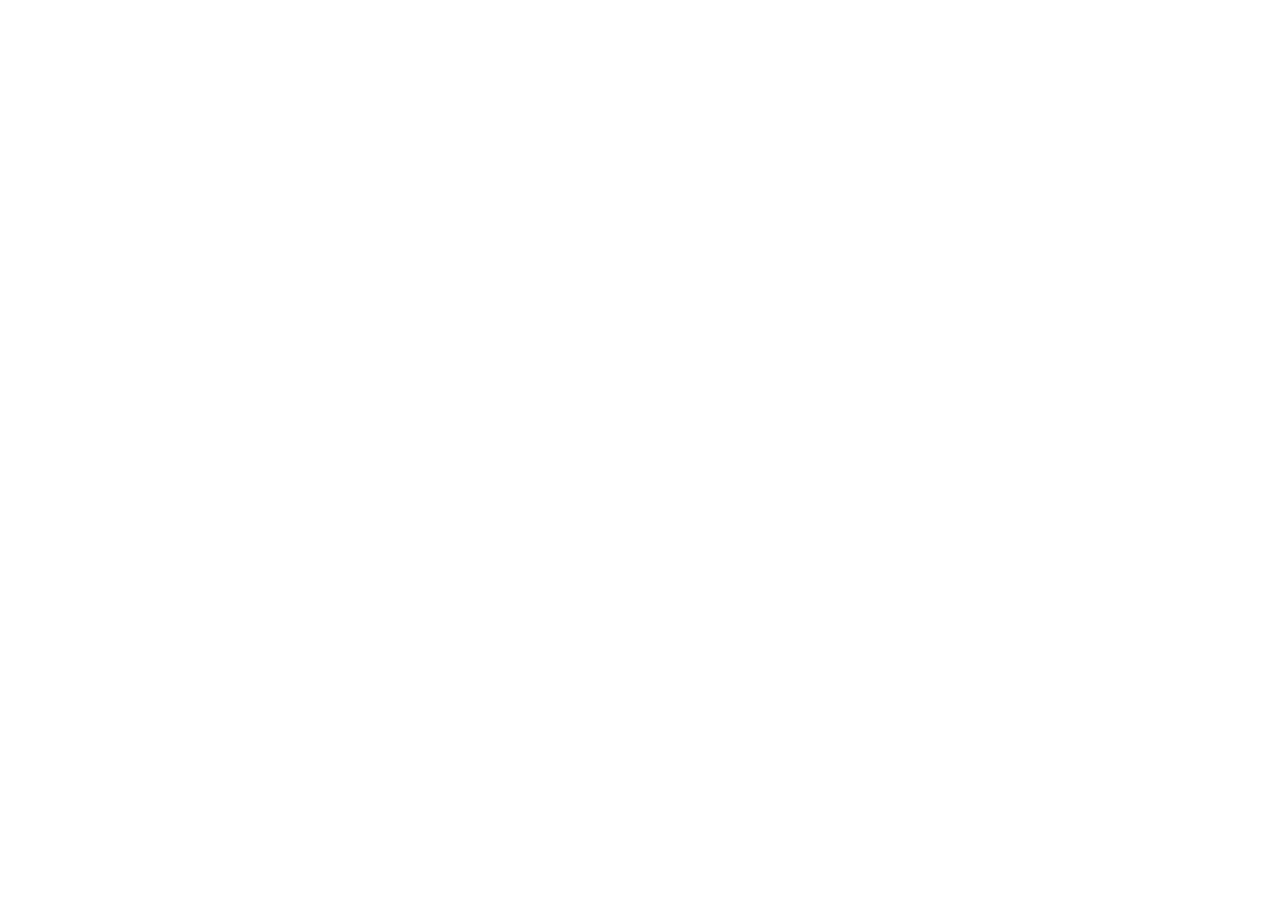
==== index.html @ aa675b0e "Initial commit" ====
<!DOCTYPE html>
<html lang="en">
<head>
    <meta charset="UTF-8">
    <meta name="viewport" content="width=device-width, initial-scale=1.0">
    <title>Акабо - Сервис и ремонт вашего септика</title>
</head>
<body>
    
</body>
</html>
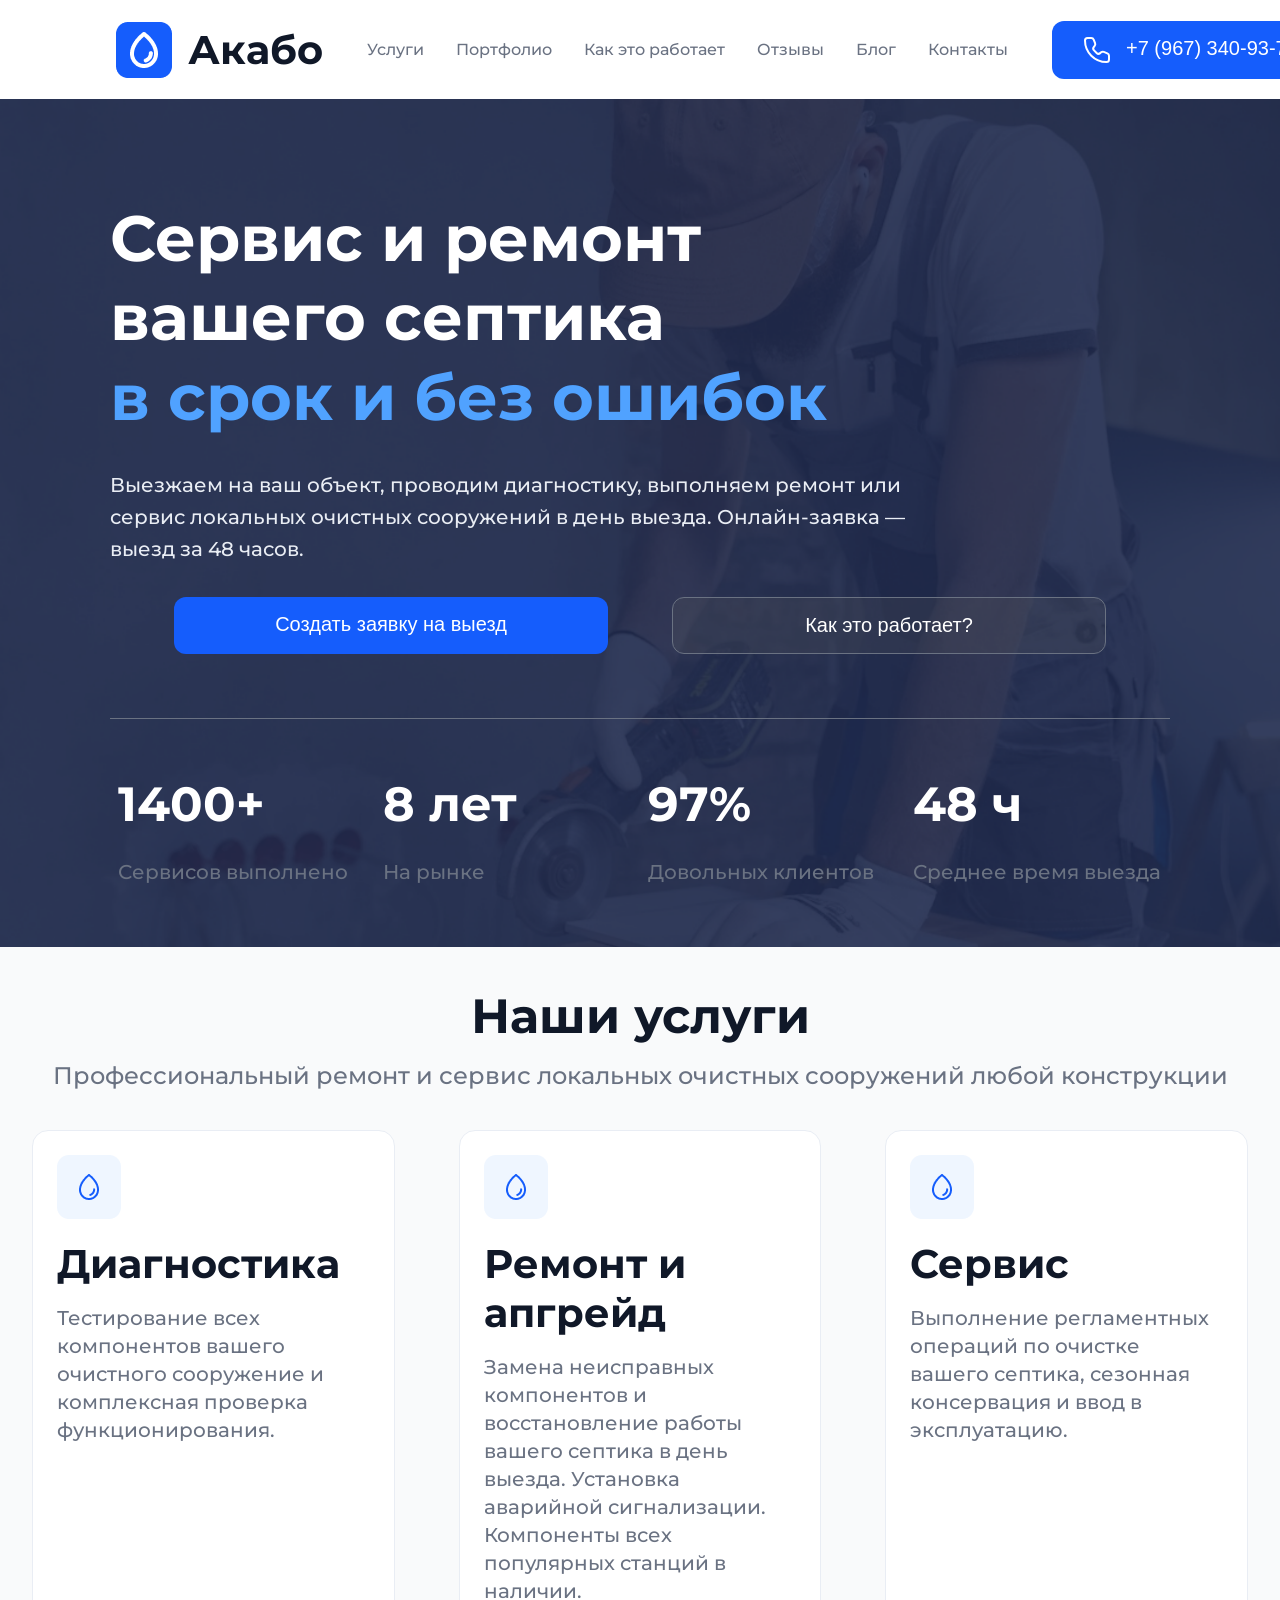
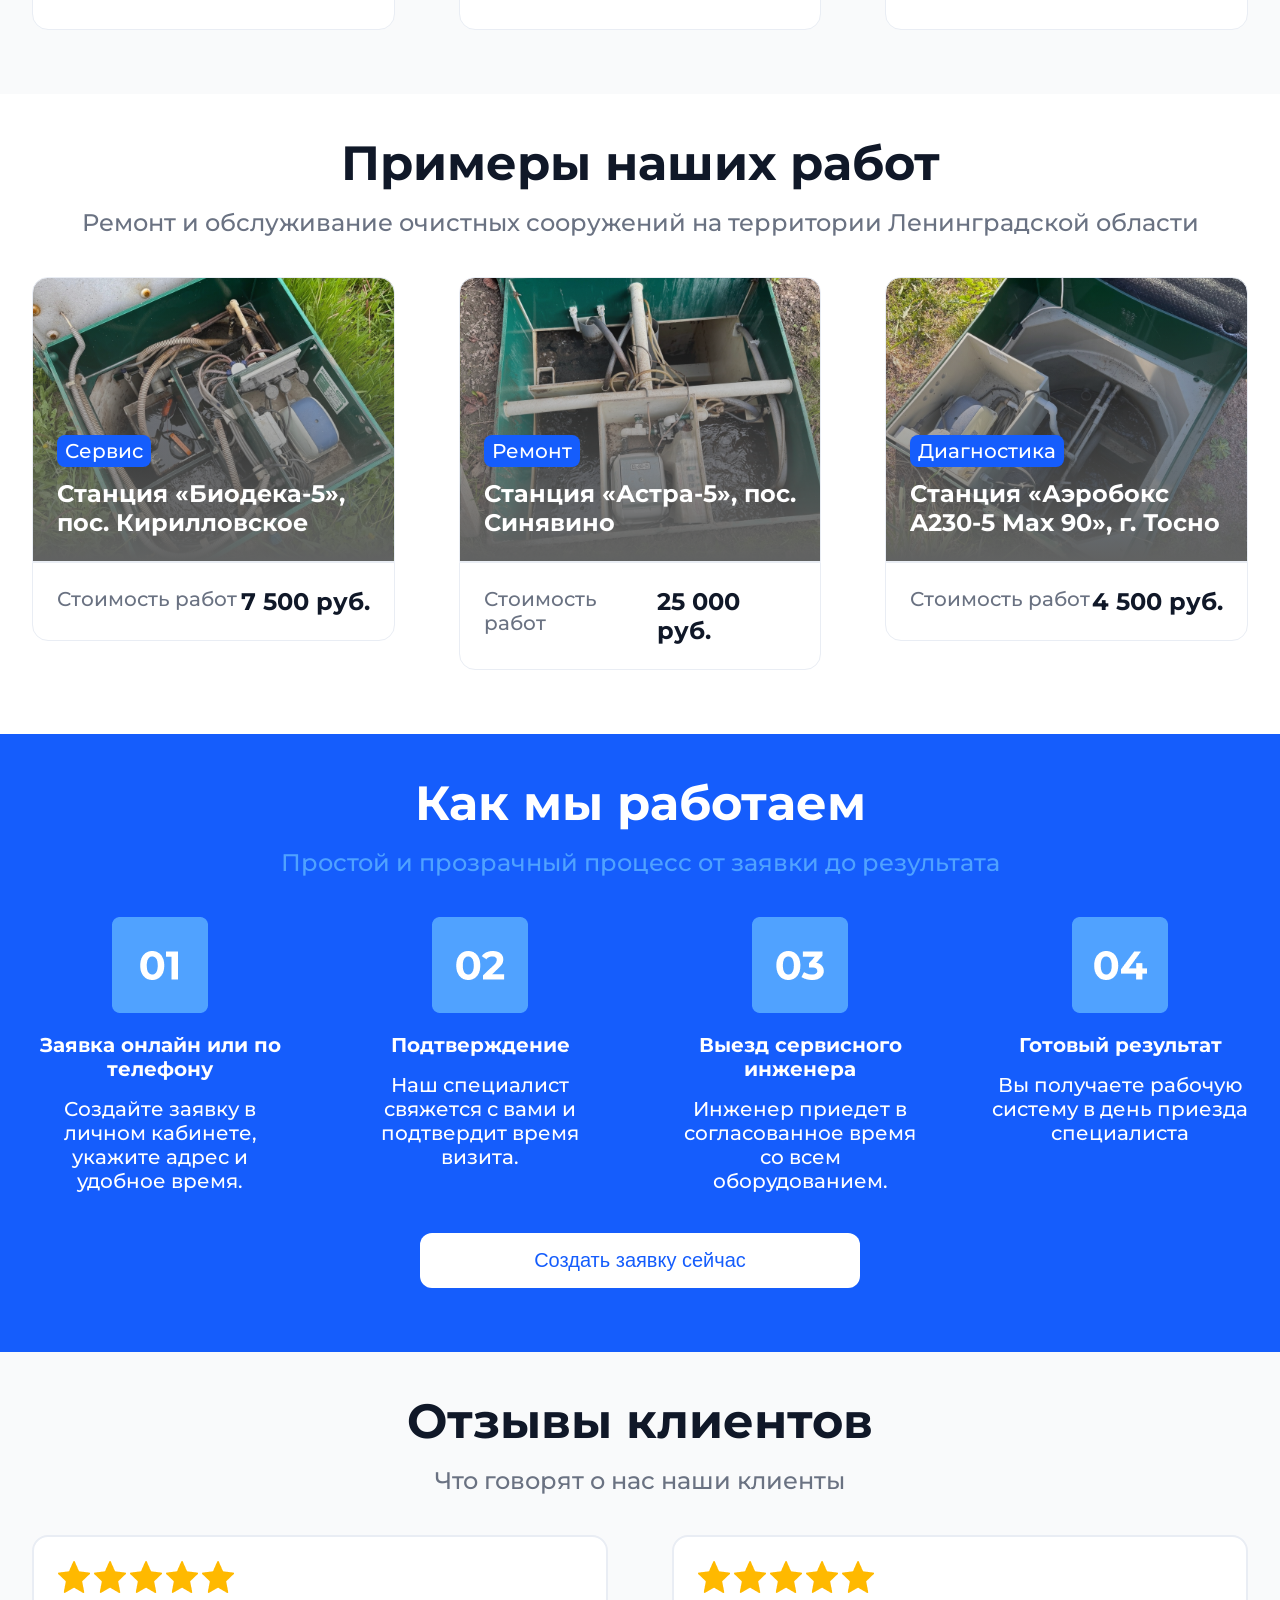
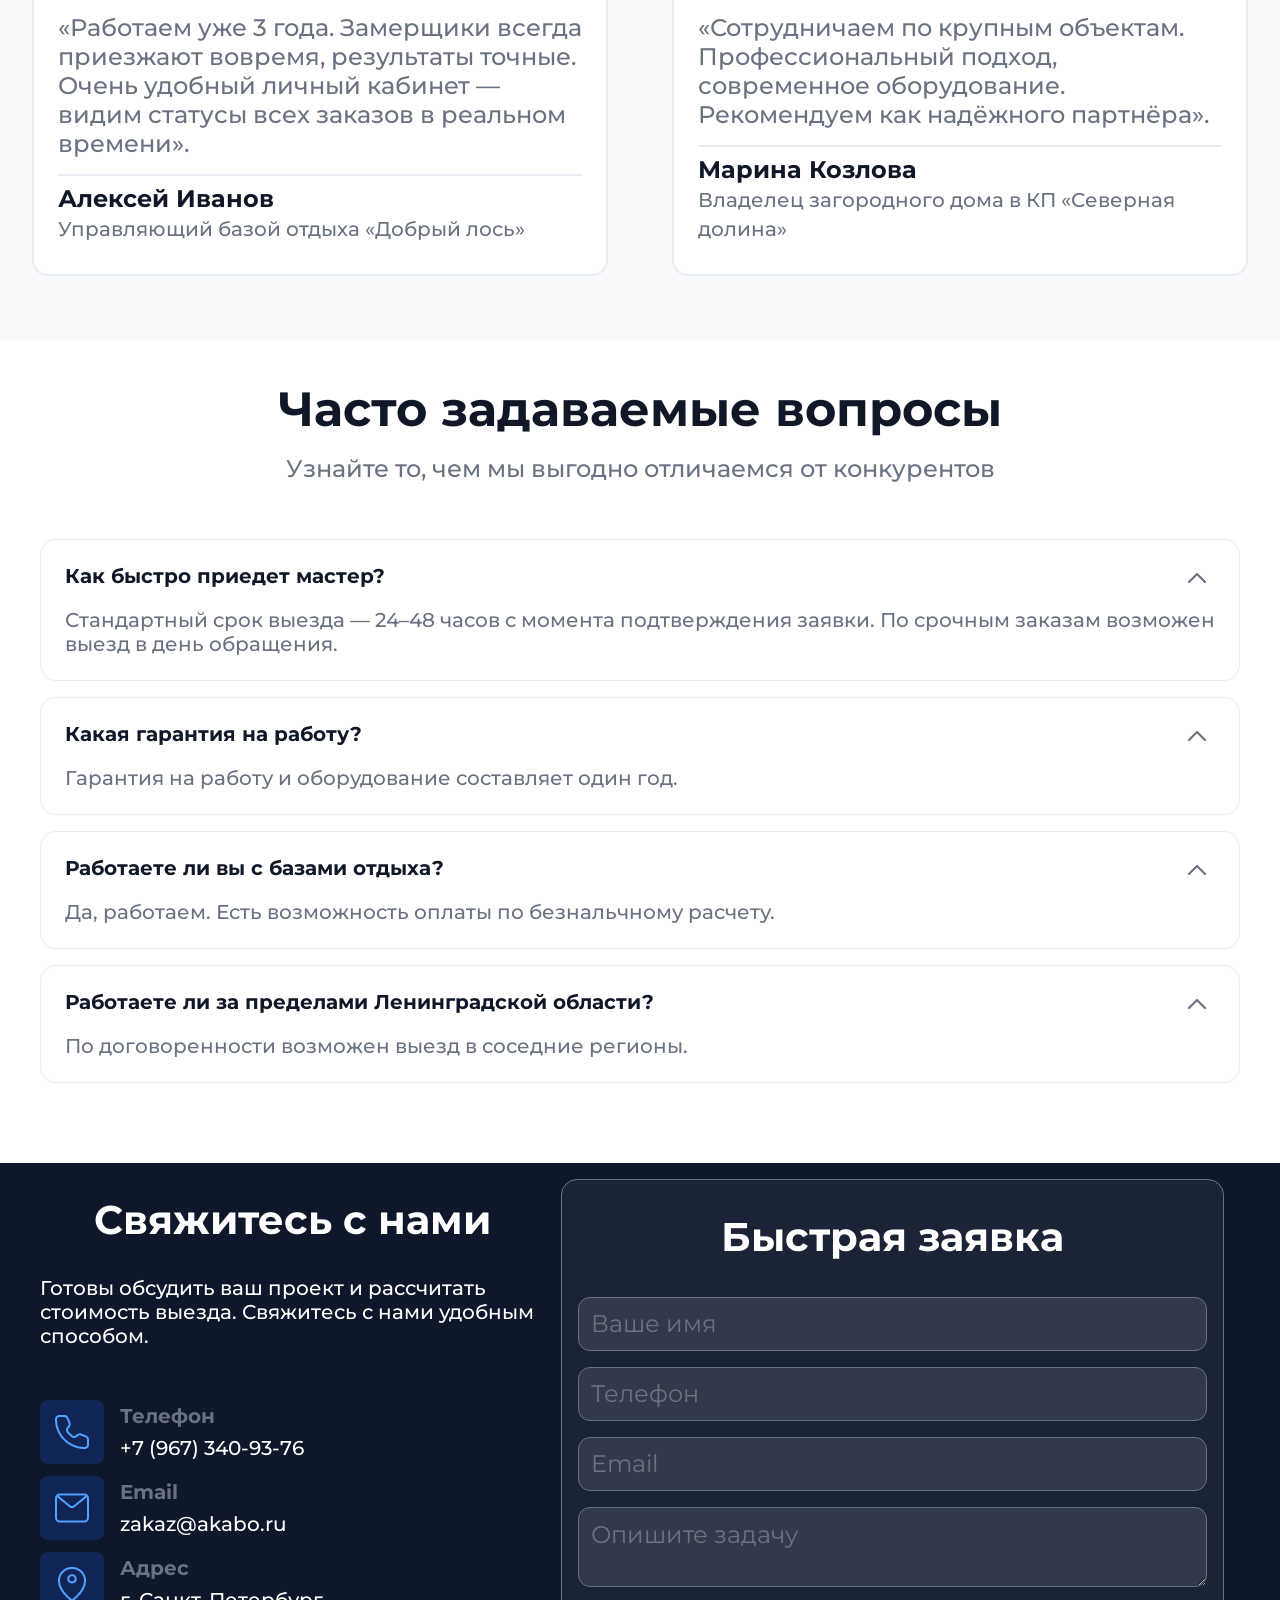
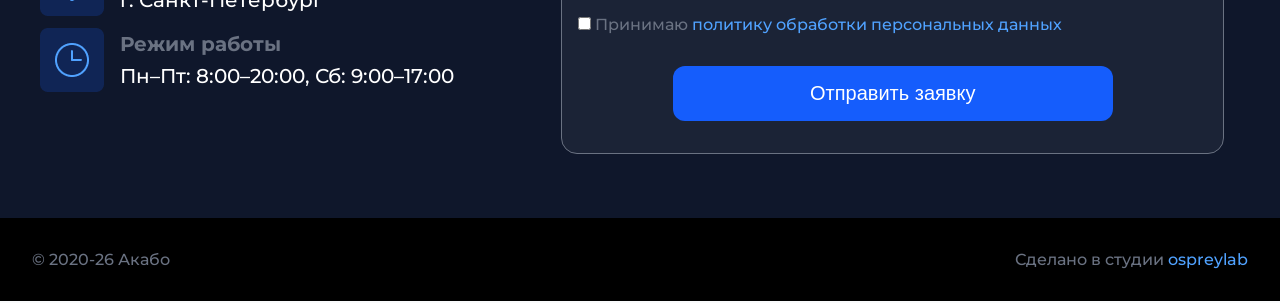
==== commit 86eab5e3: "Desktop version is almost ready" ====
--- a/index.html
+++ b/index.html
@@ -4,8 +4,271 @@
     <meta charset="UTF-8">
     <meta name="viewport" content="width=device-width, initial-scale=1.0">
     <title>Акабо - Сервис и ремонт вашего септика</title>
+    <link href="https://fonts.googleapis.com/css?family=Montserrat:100,100i,200,200i,300,300i,400,400i,500,500i,600,600i,700,700i,800,800i,900,900i&display=swap&subset=cyrillic,cyrillic-ext,latin-ext" rel="stylesheet">
+    <link rel="stylesheet" href="style.css" type="text/css" media="screen, projection">
 </head>
 <body>
-    
+    <header class="header">
+        <div class="container">
+            <nav class="nav">
+                <a href="/" class="logo">
+                    <img src="/img/logo.png"
+                         alt="Сервис и ремонт ЛОС"
+                         class="logo-img">
+                    <p class="logo-text">
+                        Акабо
+                    </p>
+                </a>
+                
+                <ul class="menu">
+                    <li><a href="#services">Услуги</a></li>
+                    <li><a href="#portfolio">Портфолио</a></li>
+                    <li><a href="#how-it-works">Как это работает</a></li>
+                    <li><a href="#feedback">Отзывы</a></li>
+                    <li><a href="#">Блог</a></li>
+                    <li><a href="#contacts">Контакты</a></li>
+                </ul>
+                
+                <button id="call-us" class="btn primary-btn"><img src="/img/phone.svg"><span>+7 (967) 340-93-76</span></button>
+
+                <div class="burger">
+                    <span></span>
+                    <span></span>
+                    <span></span>
+                </div>
+            </nav>
+        </div>
+    </header>
+    <section class="first-screen">
+        <div class="container">
+            <h1>
+                Сервис и ремонт вашего септика<br><span>в срок и без ошибок</span>
+            </h1>
+            <p class="text">
+                Выезжаем на ваш объект, проводим диагностику, выполняем ремонт или сервис локальных очистных сооружений в день выезда. Онлайн-заявка — выезд за 48 часов.
+            </p>
+            <div class="buttons">
+                <button class="btn primary-btn" onClick="window.location.href='#'"><span>Создать заявку на выезд</span></button>
+                <button class="btn tertiary-btn"><span>Как это работает?</span></button>
+            </div>
+            <div class="rates">
+                <p class="rate">1400+<br><span>Сервисов выполнено</span></p>
+                <p class="rate">8 лет<br><span>На рынке</span></p>
+                <p class="rate">97%<br><span>Довольных клиентов</span></p>
+                <p class="rate">48 ч<br><span>Среднее время выезда</span></p>
+            </div>
+        </div>
+    </section>
+    <section class="services">
+        <h2 id="services">
+            Наши услуги
+        </h2>
+        <h3>
+            Профессиональный ремонт и сервис локальных очистных сооружений любой конструкции
+        </h3>
+        <div class="tiles">
+            <div class="tile">
+                <img src="/img/drop.png">
+                <p class="title">Диагностика</p>
+                <p class="description">Тестирование всех компонентов вашего очистного сооружение и комплексная проверка функционирования.</p>
+            </div>
+            <div class="tile">
+                <img src="/img/drop.png">
+                <p class="title">Ремонт и апгрейд</p>
+                <p class="description">Замена неисправных компонентов и восстановление работы вашего септика в день выезда. Установка аварийной сигнализации. Компоненты всех популярных станций в наличии.</p>
+            </div>
+            <div class="tile">
+                <img src="/img/drop.png">
+                <p class="title">Сервис</p>
+                <p class="description">Выполнение регламентных операций по очистке вашего септика, сезонная консервация и ввод в эксплуатацию.</p>
+            </div>
+        </div>
+    </section>
+    <section class="portfolio">
+        <h2 id="portfolio">
+            Примеры наших работ
+        </h2>
+        <h3>
+            Ремонт и обслуживание очистных сооружений на территории Ленинградской области
+        </h3>
+        <div class="tiles">
+            <div class="tile">
+                <div class="top portfolio-1">
+                    <p class="label">Сервис</p>
+                    <p class="title">Станция «Биодека-5», пос. Кирилловское</p>
+                </div>
+                <div class="bottom">
+                    <p class="feature">Стоимость работ</p>
+                    <p class="value">7&nbsp;500 руб.</p>
+                </div>
+            </div>
+            <div class="tile">
+                <div class="top portfolio-2">
+                    <p class="label">Ремонт</p>
+                    <p class="title">Станция «Астра-5», пос. Синявино</p>
+                </div>
+                <div class="bottom">
+                    <p class="feature">Стоимость работ</p>
+                    <p class="value">25&nbsp;000 руб.</p>
+                </div>
+            </div>
+            <div class="tile">
+                <div class="top portfolio-3">
+                    <p class="label">Диагностика</p>
+                    <p class="title">Станция «Аэробокс A230-5 Max 90», г. Тосно</p>
+                </div>
+                <div class="bottom">
+                    <p class="feature">Стоимость работ</p>
+                    <p class="value">4&nbsp;500 руб.</p>
+                </div>
+            </div>
+        </div>
+    </section>
+    <section class="how-it-works">
+        <h2 id="how-it-works">
+            Как мы работаем
+        </h2>
+        <h3>
+            Простой и прозрачный процесс от заявки до результата
+        </h3>
+        <div class="steps">
+            <div class="step">
+                <img src="/img/icon-01.png">
+                <p class="title">Заявка онлайн или по телефону</p>
+                <p class="description">Создайте заявку в личном кабинете, укажите адрес и удобное время.</p>
+            </div>
+            <div class="step">
+                <img src="/img/icon-02.png">
+                <p class="title">Подтверждение</p>
+                <p class="description">Наш специалист свяжется с вами и подтвердит время визита.</p>
+            </div>
+            <div class="step">
+                <img src="/img/icon-03.png">
+                <p class="title">Выезд сервисного инженера</p>
+                <p class="description">Инженер приедет в согласованное время со всем оборудованием.</p>
+            </div>
+            <div class="step">
+                <img src="/img/icon-04.png">
+                <p class="title">Готовый результат</p>
+                <p class="description">Вы получаете рабочую систему в день приезда специалиста</p>
+            </div>
+        </div>
+        <button class="btn secondary-btn"><span>Создать заявку сейчас</span></button>
+    </section>
+    <section class="feedback">
+        <h2 id="feedback">
+            Отзывы клиентов
+        </h2>
+        <h3>
+            Что говорят о нас наши клиенты
+        </h3>
+        <div class="reviews">
+            <div class="review">
+                <img src="/img/rating-5.png">
+                <p class="text">
+                    «Работаем уже 3 года. Замерщики всегда приезжают вовремя, результаты точные. Очень удобный личный кабинет — видим статусы всех заказов в реальном времени».
+                </p>
+                <p class="signature">
+                    Алексей Иванов<br><span>Управляющий базой отдыха «Добрый лось»</span>
+                </p>
+            </div>
+            <div class="review">
+                <img src="/img/rating-5.png">
+                <p class="text">
+                    «Сотрудничаем по крупным объектам. Профессиональный подход, современное оборудование. Рекомендуем как надёжного партнёра».
+                </p>
+                <p class="signature">
+                    Марина Козлова<br><span>Владелец загородного дома в КП «Северная долина»</span>
+                </p>
+            </div>
+        </div>
+    </section>
+    <section class="faq">
+        <h2>
+            Часто задаваемые вопросы
+        </h2>
+        <h3>
+            Узнайте то, чем мы выгодно отличаемся от конкурентов
+        </h3>
+        <div class="accordion">
+            
+            <p class="question">
+                Как быстро приедет мастер?
+                <img src="/img/accordion-opened.png">
+            </p>
+            <p class="answer">
+                Стандартный срок выезда — 24–48 часов с момента подтверждения заявки. По срочным заказам возможен выезд в день обращения.
+            </p>
+        </div>
+        <div class="accordion">
+            <p class="question">
+                Какая гарантия на работу?
+                <img src="/img/accordion-opened.png">
+            </p>
+            <p class="answer">
+                Гарантия на работу и оборудование составляет один год. 
+            </p>
+        </div>
+        <div class="accordion">
+            <p class="question">
+                Работаете ли вы с базами отдыха?
+                <img src="/img/accordion-opened.png">
+            </p>
+            <p class="answer">
+                Да, работаем. Есть возможность оплаты по безнальчному расчету. 
+            </p>
+        </div>
+        <div class="accordion">
+            <p class="question">
+                Работаете ли за пределами Ленинградской области?
+                <img src="/img/accordion-opened.png">
+            </p>
+            <p class="answer">
+                По договоренности возможен выезд в соседние регионы.
+            </p>
+        </div>
+    </section>
+    <section id="contacts" class="contacts">
+        <div class="wrapper">
+            <div>
+                <h2>Свяжитесь с нами</h2>
+                <h3>Готовы обсудить ваш проект и рассчитать стоимость выезда. Свяжитесь с нами удобным способом.</h3>
+                <div class="row">
+                    <img src="/img/icon-phone.png"><p>Телефон<span>+7 (967) 340-93-76</span></p>
+                </div>
+                <div class="row">
+                    <img src="/img/icon-email.png"><p>Email<span>zakaz@akabo.ru</span></p>
+                </div>
+                <div class="row">
+                    <img src="/img/icon-geo.png"><p>Адрес<span>г. Санкт-Петербург</span></p>
+                </div>
+                <div class="row">
+                    <img src="/img/icon-clock.png"><p>Режим работы<span>Пн–Пт: 8:00–20:00, Сб: 9:00–17:00</span></p>
+                </div>
+            </div>
+            <div class="quick-form">
+                <h2>Быстрая заявка</h2>
+                <form action="">
+                    <input class="input" placeholder="Ваше имя" required>
+                    <input class="input" name="phone" placeholder="Телефон" required>
+                    <input class="input" placeholder="Email">
+                    <textarea class="textarea" name="task" placeholder="Опишите задачу"></textarea>
+                    <div>
+                        <input class="checkbox" type="checkbox" required>
+                        <span>Принимаю <a href="/upload/privacy_policy.pdf">политику обработки персональных данных</a></span>
+                    </div>
+                    <button type="submit" class="btn primary-btn">Отправить заявку</button>
+                </form>
+            </div>
+        </div>
+    </section>
+    <footer>
+            <p class="text">
+                © 2020-26 Акабо
+            </p>
+            <p class="text">
+                Сделано в студии <a href="https://ospreylab.ru">ospreylab</a>
+            </p>      
+    </footer>
 </body>
 </html>
--- a/style.css
+++ b/style.css
@@ -0,0 +1,531 @@
+* {
+    box-sizing: border-box;
+    margin: 0;
+    padding: 0;
+}
+
+:root {
+    --blue: #155DFC;
+    --heavenly: #50A2FF;
+    --dark-blue: #202B4F;
+    --light-blue-1: #EFF6FF;
+    --light-blue-2: #E9EDF4;
+    --dark-grey: #6A7282;
+    --light-grey: #F9FAFB;
+    --white: #FFFFFF;
+    --black: #101828;
+    --yellow: #FFB900;
+    --blue-night: #102555;
+    --dark-night: #0F172B;
+    --light-black: #1B2336;
+    --dusty-black: #32394A;
+    --pure-black: #000000;
+
+
+}
+
+html,
+body {
+    min-height: 100%;
+    width: 100%;
+    overflow-x: hidden;
+}
+
+html {
+  scroll-behavior: smooth;
+}
+
+body {
+    font-family: 'Montserrat', Arial, sans-serif;
+    font-weight: 500;
+    color: var(--dark-grey);
+    background: var(--light-grey);
+}
+
+ /* Шапка сайта */
+.header {
+    padding: 16px 96px;
+    background-color: var(--white);
+    position: sticky;
+    top: 0;
+    z-index: 1000;
+}
+
+/* Навигация */
+.nav {
+    display: flex;
+    justify-content: space-between;
+    align-items: center;
+    gap: 20px;
+}
+
+.container {
+    max-width: 1200px;
+    margin: 0 auto;
+    padding: 0 20px;
+}
+
+.logo {
+    display: flex;
+    text-decoration: none;
+    align-items: center;
+    gap: 16px;
+}
+
+.logo-img {
+    display: block;
+    width: 56px;
+    height: auto;
+}
+
+.logo-text {
+    font-size: 40px;
+    font-weight: 700;
+    color: var(--black);
+}
+
+.menu {
+    list-style: none;
+    display: flex;
+    gap: 32px;
+    padding: 24px;
+}
+
+.menu a {
+    text-decoration: none;
+    white-space: nowrap;
+    font-weight: 500;
+    color: var(--dark-grey);
+}
+
+.menu a:hover {
+    color: var(--heavenly);
+}
+
+.burger {
+    display: none;
+    flex-direction: column;
+    cursor: pointer;
+}
+
+.burger span {
+    width: 25px;
+    height: 3px;
+    background-color: #333;
+    margin: 3px 0;
+    transition: 0.3s;
+}
+
+.first-screen {
+    padding: 100px 0 0 0;
+    background-image: url('/img/background.png');
+    background-size: cover;
+    background-position: center;
+}
+
+.first-screen .container {
+    max-width: 1100px;
+}
+
+.first-screen .text {
+    font-size: 20px;
+    line-height: 1.6;
+    color: var(--light-blue-2);
+    padding: 32px 0;
+    max-width: 75%;
+}
+
+.first-screen .buttons {
+    display: flex;
+    gap: 64px;
+    padding: 0 64px 64px;
+    border-bottom: solid 1px var(--dark-grey);
+}
+
+.first-screen .rates {
+    display: grid;
+    grid-template-columns: repeat(4, minmax(0, 1fr));
+    padding: 48px 0;
+}
+
+.first-screen .rate {
+    gap: 8px;    
+    padding: 8px;
+    font-size: 48px;
+    font-weight: 700;
+    color: var(--white);
+}
+
+.rate span {
+    font-size: 20px;
+    font-weight: 500;
+    color: var(--dark-grey);
+}
+
+/* Наши услуги */
+.services {
+    padding: 0 32px 64px;
+    background-color: var(--light-grey);
+}
+
+.services .tiles {
+    display: grid;
+    grid-template-columns: repeat(3, minmax(0, 1fr));
+    gap: 64px;
+}
+
+.services .tiles .tile {
+    padding: 24px;
+    background-color: var(--white);
+    border: solid 1px var(--light-blue-2);
+    border-radius: 16px;
+}
+
+.services .tiles .tile .title {
+    font-size: 40px;
+    font-weight: 700;
+    color: var(--black);
+    padding: 16px 0;
+}
+
+.services .tiles .tile .description {
+    font-size: 20px;
+    line-height: 1.4;
+}
+
+/* Примеры наших работ */
+.portfolio {
+    padding: 0 32px 64px;
+    background-color: var(--white);
+}
+
+.portfolio .tiles {
+    display: grid;
+    grid-template-columns: repeat(3, minmax(0, 1fr));
+    gap: 64px;
+}
+
+.portfolio .top {
+    height: 285px;
+    padding: 24px;
+    display: flex;
+    flex-direction: column;
+    justify-content: flex-end;
+    gap: 12px;
+    background-size: cover;
+    background-position: center;
+    border: solid 1px var(--light-blue-2);
+    border-radius: 16px 16px 0 0;
+}
+
+.portfolio-1 {
+    background: linear-gradient(rgba(255,255,255,0), rgba(97,98,98,100)), url('/img/portfolio-1.jpg');
+}
+
+.portfolio-2 {
+    background: linear-gradient(rgba(255,255,255,0), rgba(97,98,98,100)), url('/img/portfolio-2.jpg');
+}
+
+.portfolio-3 {
+    background: linear-gradient(rgba(255,255,255,0), rgba(97,98,98,100)), url('/img/portfolio-3.jpg');
+}
+
+.portfolio .label {
+    width: fit-content;
+    font-size: 20px;
+    color: var(--white);
+    background-color: var(--blue);
+    padding: 4px 8px;
+    border-radius: 8px;
+}
+
+.portfolio .title {
+    font-size: 24px;
+    font-weight: 700;
+    color: var(--white);
+}
+
+.portfolio .bottom {
+    display: flex;
+    justify-content: space-between;
+    padding: 24px;
+    border: solid 1px var(--light-blue-2);
+    border-radius: 0 0 16px 16px;
+}
+
+.portfolio .feature {
+    font-size: 20px;
+}
+
+.portfolio .value {
+    font-size: 24px;
+    font-weight: 700;
+    color: var(--black);
+}
+
+/* Как мы работаем */
+.how-it-works {
+    padding: 0 32px 64px;
+    background-color: var(--blue);
+}
+
+.how-it-works h2 {
+    color: var(--white);
+}
+
+.how-it-works h3 {
+    color: var(--heavenly);
+}
+
+.how-it-works .steps {
+    display: grid;
+    grid-template-columns: repeat(4, minmax(0, 1fr));
+    gap: 64px;
+    padding-bottom: 40px;
+}
+
+.how-it-works .step {
+    text-align: center;
+}
+
+.how-it-works .title {
+    font-size: 20px;
+    font-weight: 700;
+    color: var(--white);
+    padding: 16px 0;
+}
+
+.how-it-works .description {
+    font-size: 20px;
+    color: var(--white);
+}
+
+.how-it-works .btn {
+    margin: 0 auto;
+}
+
+/* Отзывы клиентов */
+.feedback {
+    padding: 0 32px 64px;
+}
+
+.feedback .reviews {
+    display: grid;
+    grid-template-columns: repeat(2, minmax(0, 1fr));
+    gap: 64px;
+}
+
+.feedback .review {
+    padding: 24px;
+    background-color: var(--white);
+    border: solid 2px var(--light-blue-2);
+    border-radius: 16px;
+}
+
+.feedback .text {
+    font-size: 24px;
+    padding: 16px 0;
+    border-bottom: solid 2px var(--light-blue-2);
+}
+
+.feedback .signature {
+    font-size: 24px;
+    font-weight: 700;
+    color: var(--black);
+    padding: 8px 0;
+}
+
+.feedback .signature span {
+    font-size: 20px;
+    font-weight: 500;
+    color: var(--dark-grey);
+}
+
+/* Часто задаваемые вопросы */
+.faq {
+    padding: 0 32px 64px;
+    background-color: var(--white);
+}
+
+.faq .accordion {
+    max-width: 1200px;
+    margin: 16px auto;
+    border: solid 1px var(--light-blue-2);
+    border-radius: 16px;
+    padding: 24px;
+}
+
+.faq .question {
+    display: flex;
+    justify-content: space-between;
+    font-size: 20px;
+    font-weight: 700;
+    color: var(--black);
+    margin-bottom: 16px;
+}
+
+.faq .answer {
+    font-size: 20px;
+}
+
+/* Контакты и форма */
+.contacts {
+    padding: 16px 32px 64px;
+    background-color: var(--dark-night);
+}
+
+.contacts .wrapper {
+    display: flex;
+    max-width: 1200px;
+    margin: 0 auto;
+}
+
+.contacts h2 {
+    font-size: 40px;
+    color: var(--white);
+    padding-top: 16px;
+    white-space: nowrap;
+}
+
+.contacts h3 {
+    font-size: 20px;
+    text-align: left;
+    color: var(--white);
+    padding-top: 16px;
+}
+
+.contacts .row {
+    font-size: 20px;
+    font-weight: 700;
+    line-height: 1.6;
+    display: flex;
+    gap: 16px;
+    margin: 12px 0;
+}
+
+.contacts .row span {
+    font-weight: 500;
+    display: block;
+    color: var(--white);
+}
+
+.contacts .quick-form {
+    display: flex;
+    flex-direction: column;
+    gap: 12px;
+    padding: 16px 16px;
+    background-color: var(--light-black);
+    border: solid 1px var(--dark-grey);
+    border-radius: 16px;
+    margin: 0 16px;
+}
+
+.contacts .quick-form div {
+    padding: 16px 0 32px;
+}
+
+.contacts .quick-form button {
+    margin: 0 auto 16px;
+}
+
+.contacts .input, .contacts .textarea {
+    width: 100%;
+    font-size: 24px;
+    color: var(--dark-grey);
+    background-color: var(--dusty-black);
+    border: solid 1px var(--dark-grey);
+    border-radius: 12px;
+    padding: 12px;
+    margin: 8px 0;
+}
+
+.contacts input::placeholder, .contacts textarea::placeholder {
+    font-family: 'Montserrat', Arial, sans-serif;
+    font-size: 24px;
+    color: var(--dark-grey);
+}
+
+.contacts .checkbox {
+    
+}
+
+.contacts a {
+    text-decoration: none;
+    color: var(--heavenly);
+}
+
+/* Footer */
+footer {
+    display: flex;
+    justify-content: space-between;
+    padding: 32px;
+    background-color: var(--pure-black);
+}
+
+footer a {
+    text-decoration: none;
+    color: var(--heavenly);
+}
+
+h1 {
+    font-size: 64px;
+    font-weight: 700;
+    line-height: 1.24;
+    color: var(--white);
+    max-width: 75%;
+}
+
+h1 span {
+    color: var(--heavenly);
+}
+
+h2 {
+    font-size: 48px;
+    font-weight: 700;
+    text-align: center;
+    color: var(--black);
+    padding: 40px 0 16px;
+}
+
+h3 {
+    font-size: 24px;
+    font-weight: 500;
+    text-align: center;
+    padding: 0 0 40px;
+}
+
+/* Кнопки */
+.btn {
+    display: flex;
+    gap: 16px;
+    justify-content: center;
+    padding: 16px 32px;
+    font-size: 20px;
+    border-radius: 12px;
+    width: 440px;
+}
+
+.btn span {
+    align-content: center;
+    white-space: nowrap;
+    overflow: hidden;
+    text-overflow: ellipsis;
+}
+
+.primary-btn {
+    color: var(--white);
+    background-color: var(--blue);
+    border: none;
+}
+
+.secondary-btn {
+    color: var(--blue);
+    background-color: var(--white);
+    border: none;
+}
+
+.tertiary-btn {
+    color: var(--white);
+    background-color: rgba(97,98,98,0.2);
+    border: solid 1px var(--dark-grey);
+}
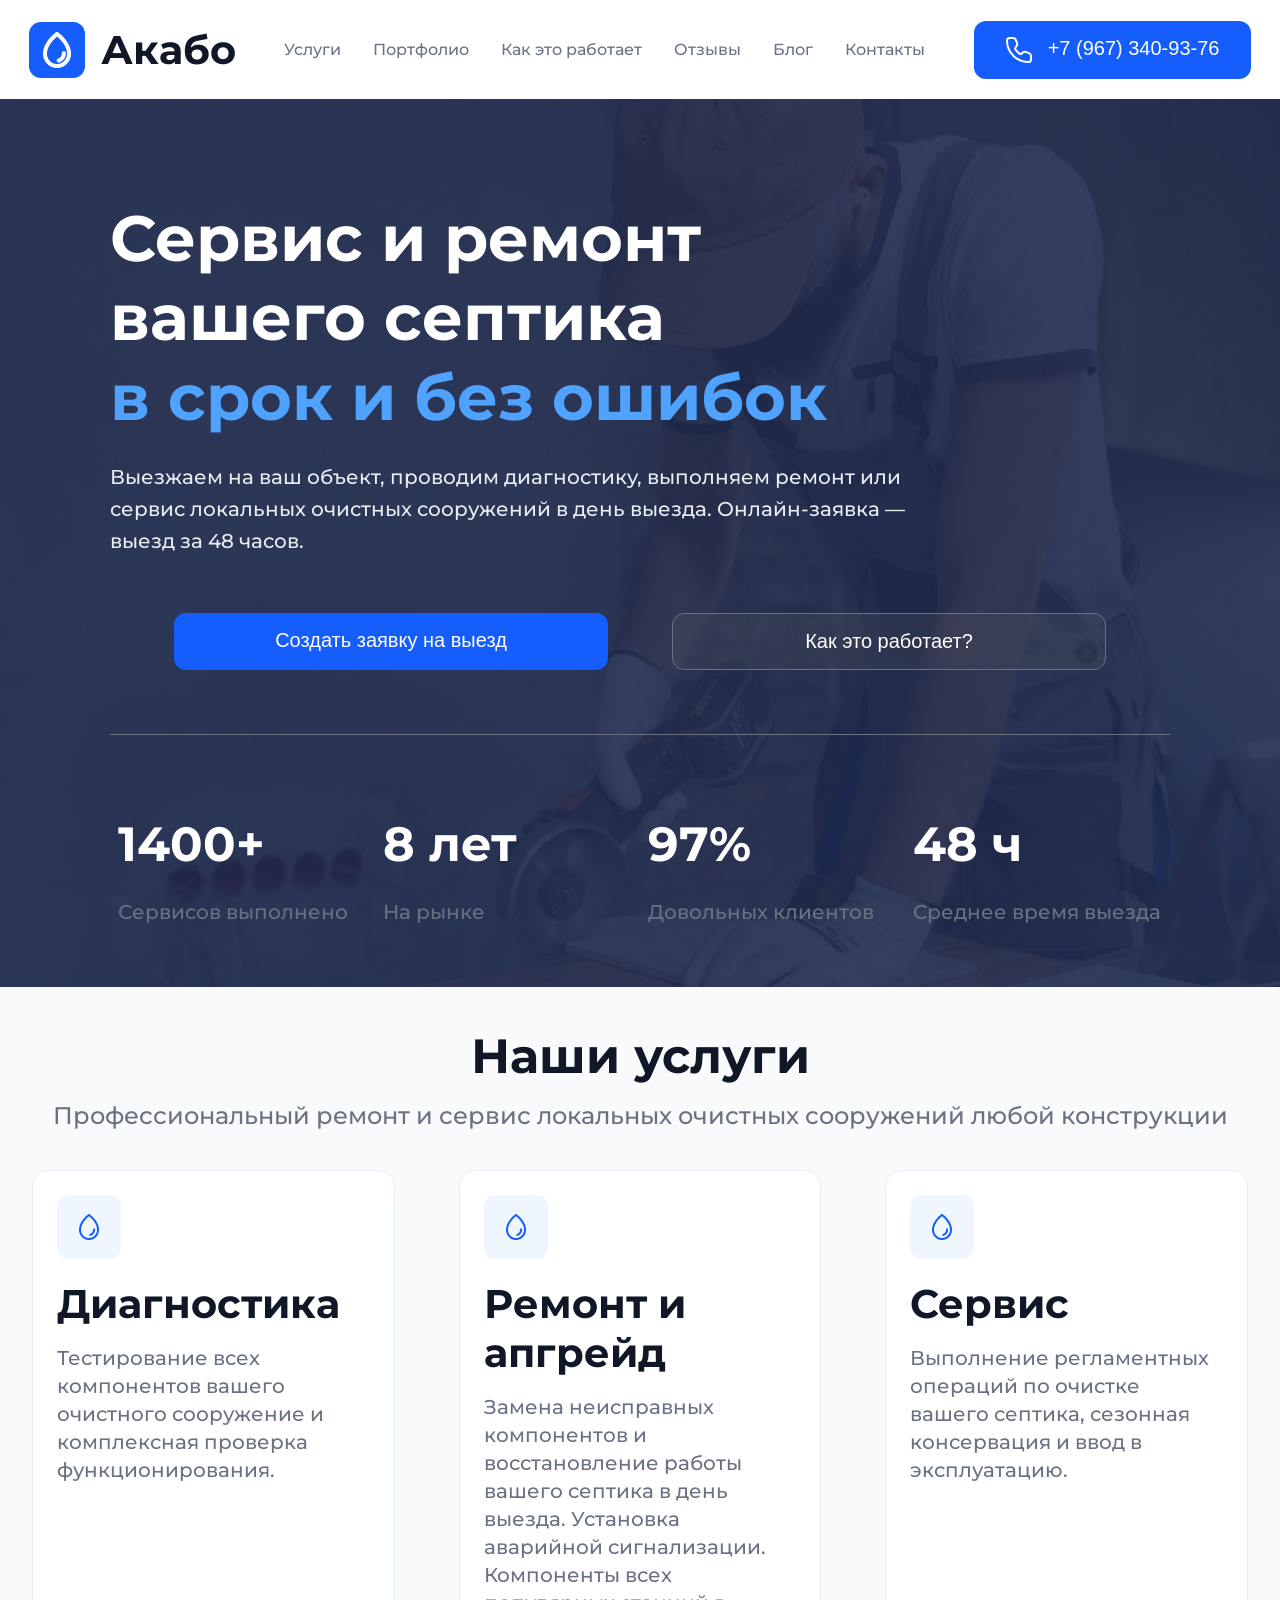
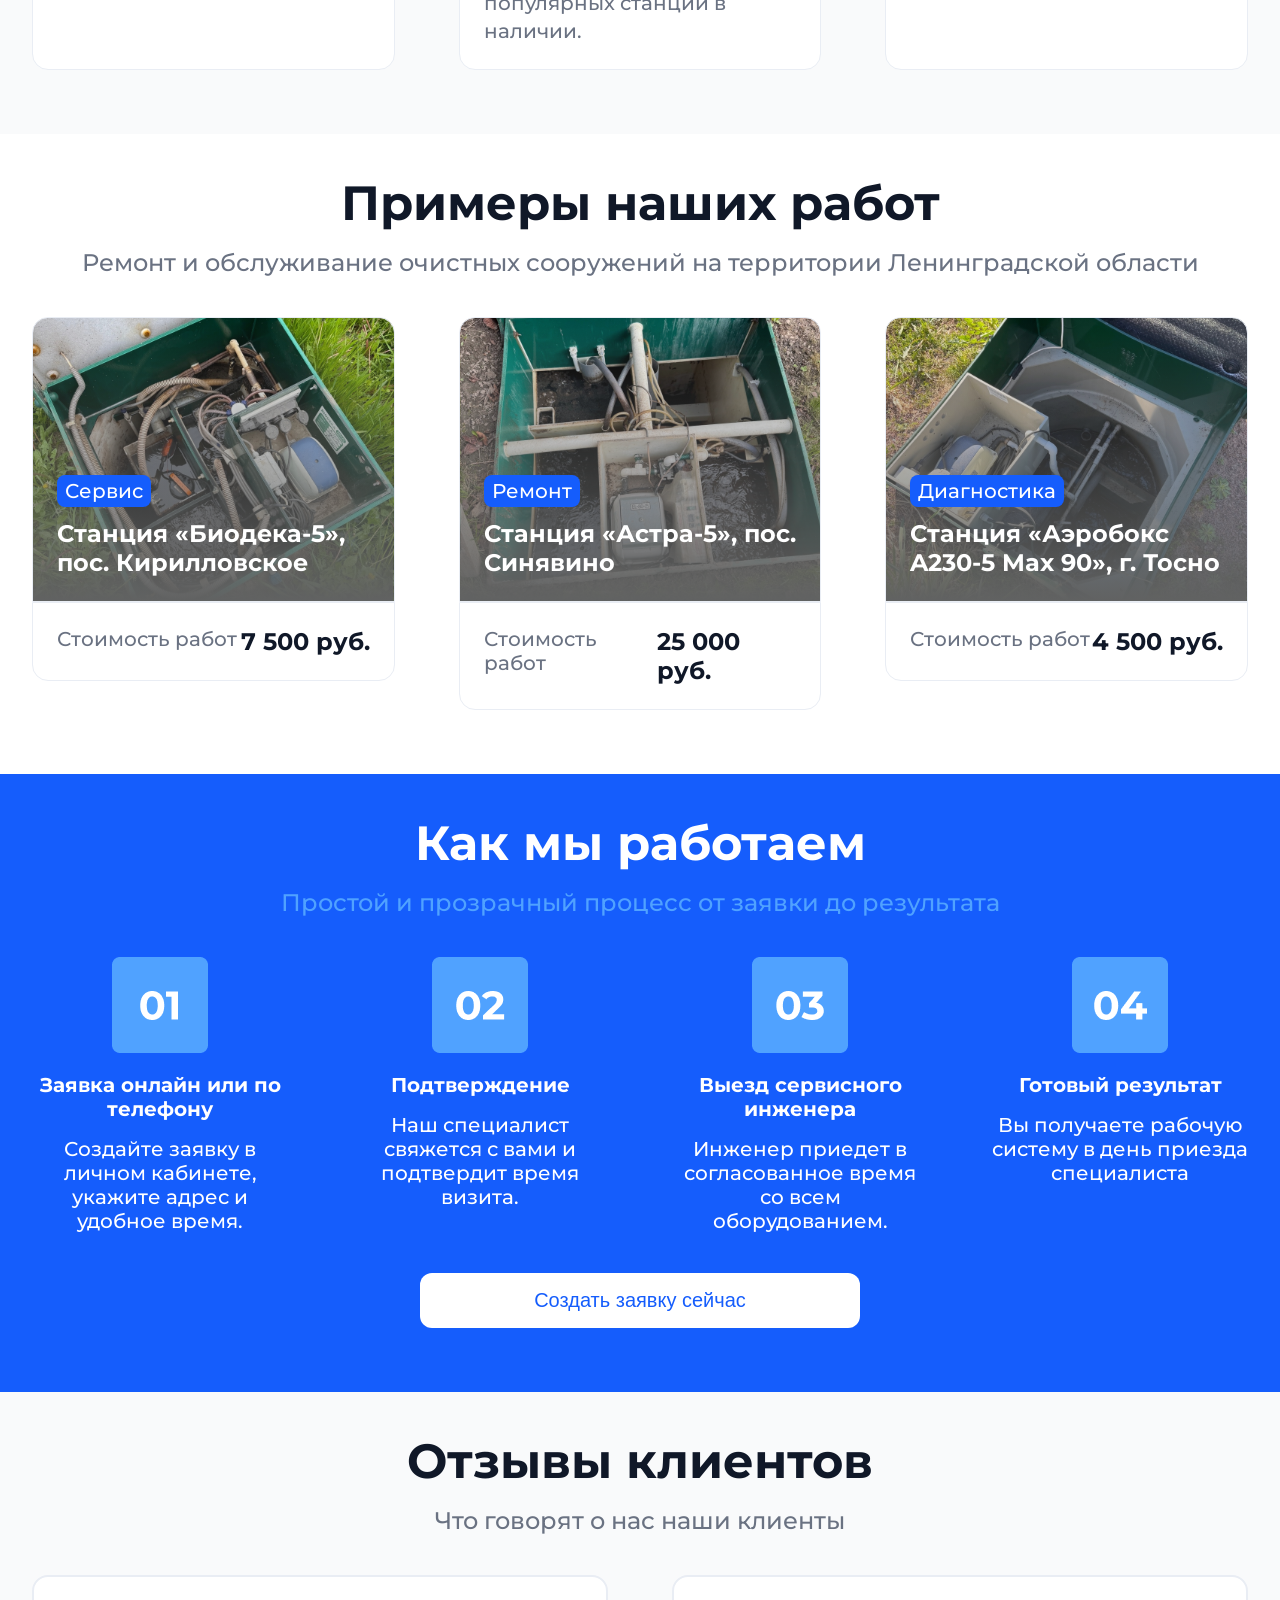
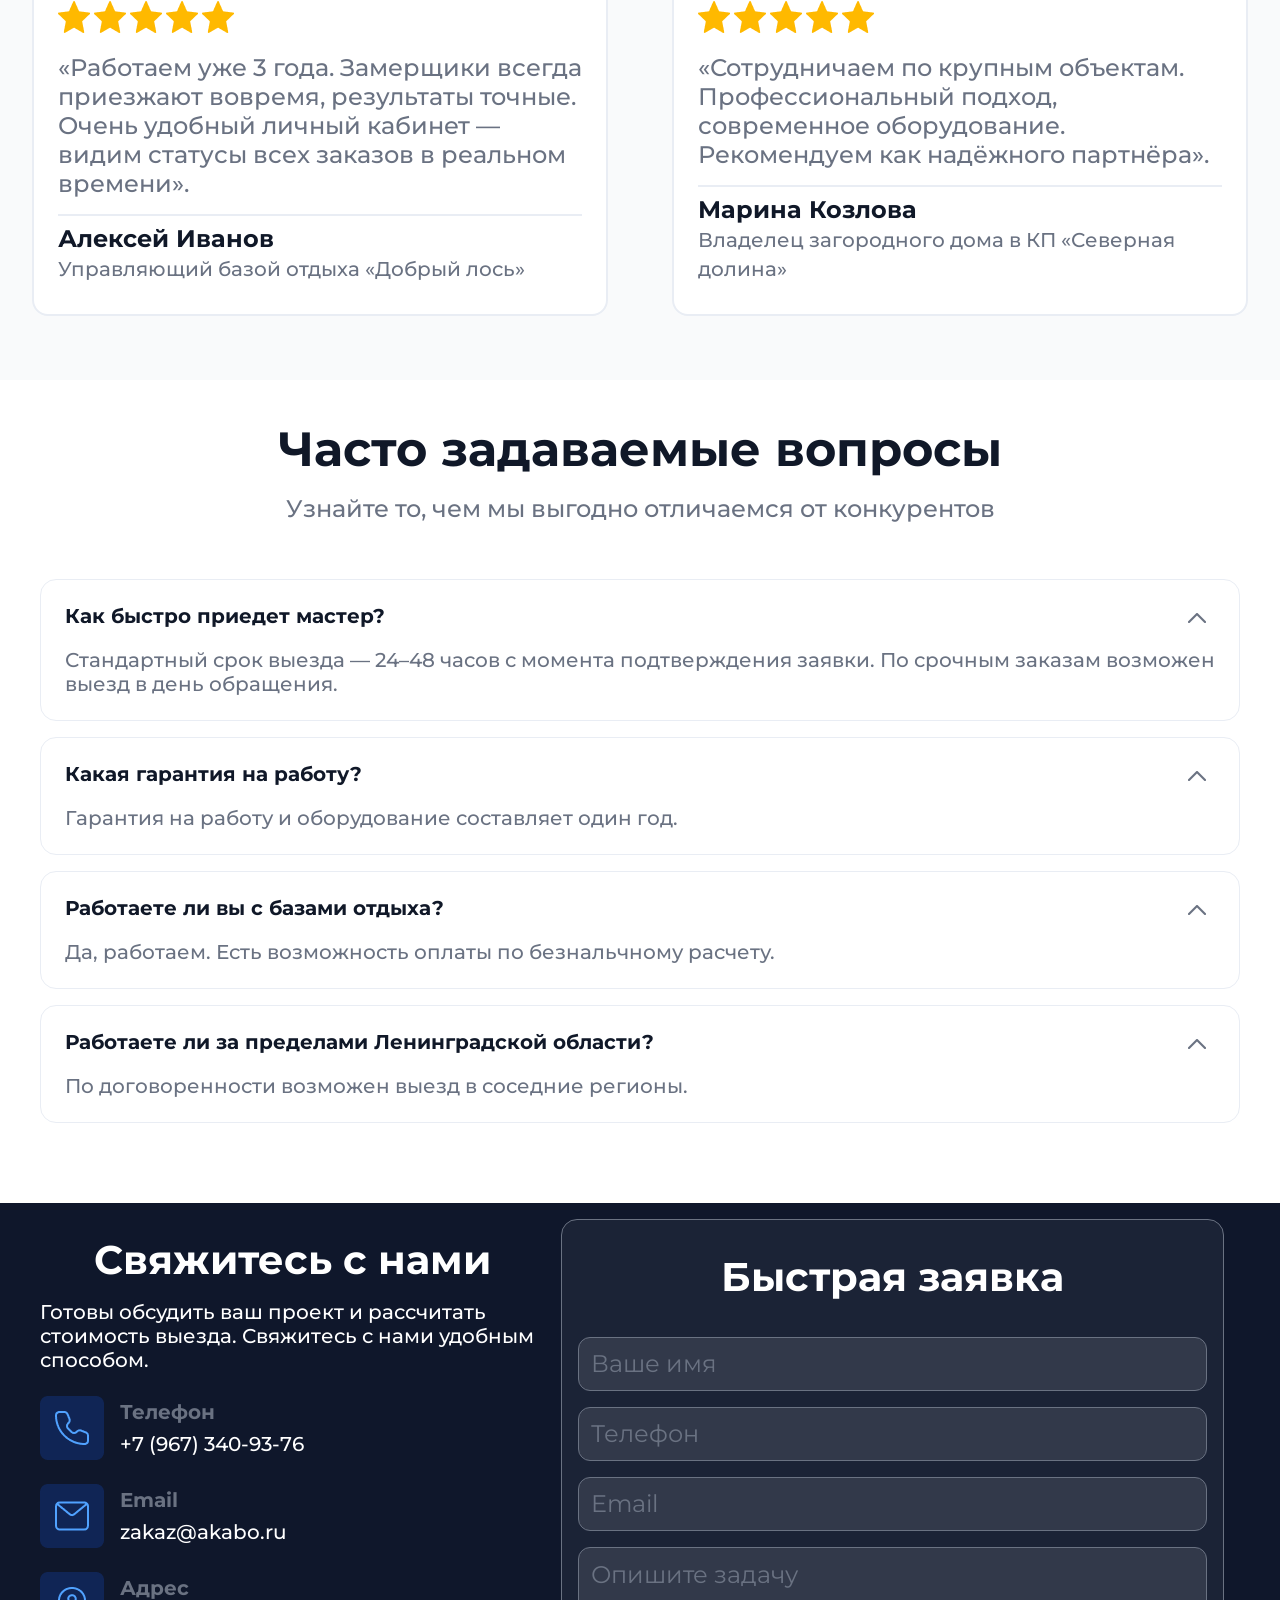
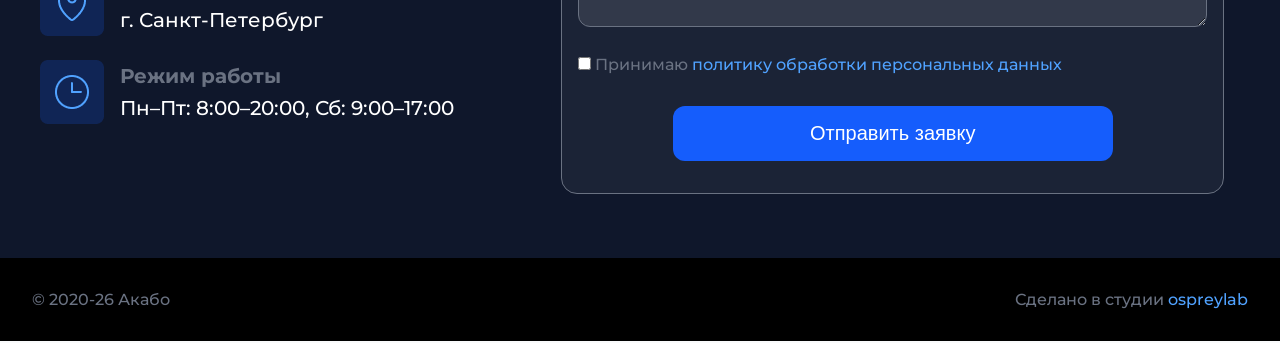
==== commit 6ded26e2: "Mobile version" ====
--- a/index.html
+++ b/index.html
@@ -9,38 +9,31 @@
 </head>
 <body>
     <header class="header">
-        <div class="container">
-            <nav class="nav">
-                <a href="/" class="logo">
-                    <img src="/img/logo.png"
-                         alt="Сервис и ремонт ЛОС"
-                         class="logo-img">
-                    <p class="logo-text">
-                        Акабо
-                    </p>
-                </a>
-                
-                <ul class="menu">
-                    <li><a href="#services">Услуги</a></li>
-                    <li><a href="#portfolio">Портфолио</a></li>
-                    <li><a href="#how-it-works">Как это работает</a></li>
-                    <li><a href="#feedback">Отзывы</a></li>
-                    <li><a href="#">Блог</a></li>
-                    <li><a href="#contacts">Контакты</a></li>
-                </ul>
-                
-                <button id="call-us" class="btn primary-btn"><img src="/img/phone.svg"><span>+7 (967) 340-93-76</span></button>
+        <nav class="nav">
+            <a href="/" class="logo">
+                <img class="logo-img" src="/img/logo.png" alt="Сервис и ремонт ЛОС">
+                <p class="logo-text">Акабо</p>
+            </a>
+            
+            <ul class="menu">
+                <li><a href="#services">Услуги</a></li>
+                <li><a href="#portfolio">Портфолио</a></li>
+                <li><a href="#how-it-works">Как это работает</a></li>
+                <li><a href="#feedback">Отзывы</a></li>
+                <li><a href="#">Блог</a></li>
+                <li><a href="#contacts">Контакты</a></li>
+            </ul>
+            
+            <button id="call-us" class="btn primary-btn"><img src="/img/phone-1.svg"><span>+7 (967) 340-93-76</span></button>
 
-                <div class="burger">
-                    <span></span>
-                    <span></span>
-                    <span></span>
-                </div>
-            </nav>
-        </div>
+            <div class="burger">
+                <img src="/img/menu-closed.png">
+            </div>
+        </nav>
     </header>
     <section class="first-screen">
         <div class="container">
+            <button id="call-us-mobile" class="btn quaternary-btn"><img src="/img/phone-2.svg"><span>+7 (967) 340-93-76</span></button>
             <h1>
                 Сервис и ремонт вашего септика<br><span>в срок и без ошибок</span>
             </h1>
@@ -262,7 +255,7 @@
             </div>
         </div>
     </section>
-    <footer>
+    <footer class="footer">
             <p class="text">
                 © 2020-26 Акабо
             </p>
--- a/style.css
+++ b/style.css
@@ -42,27 +42,21 @@
     background: var(--light-grey);
 }
 
- /* Шапка сайта */
+ /* Шапка */
+
 .header {
-    padding: 16px 96px;
+    padding: 16px 24px;
     background-color: var(--white);
     position: sticky;
     top: 0;
     z-index: 1000;
 }
 
-/* Навигация */
 .nav {
     display: flex;
-    justify-content: space-between;
+    justify-content: space-evenly;
     align-items: center;
     gap: 20px;
-}
-
-.container {
-    max-width: 1200px;
-    margin: 0 auto;
-    padding: 0 20px;
 }
 
 .logo {
@@ -92,14 +86,16 @@
 }
 
 .menu a {
-    text-decoration: none;
     white-space: nowrap;
-    font-weight: 500;
     color: var(--dark-grey);
 }
 
 .menu a:hover {
     color: var(--heavenly);
+}
+
+.header .btn {
+    width: fit-content;
 }
 
 .burger {
@@ -116,29 +112,39 @@
     transition: 0.3s;
 }
 
+/* Первый экран */
+
 .first-screen {
-    padding: 100px 0 0 0;
-    background-image: url('/img/background.png');
+    background-image: url('/img/background.jpg');
     background-size: cover;
     background-position: center;
 }
 
 .first-screen .container {
+    display: flex;
+    flex-direction: column;
+    gap: 24px;
     max-width: 1100px;
+    margin: 0 auto;
+    padding: 100px 20px 0;
+}
+
+#call-us-mobile {
+    font-size: 24px;
+    display: none;
 }
 
 .first-screen .text {
     font-size: 20px;
     line-height: 1.6;
     color: var(--light-blue-2);
-    padding: 32px 0;
     max-width: 75%;
 }
 
 .first-screen .buttons {
     display: flex;
     gap: 64px;
-    padding: 0 64px 64px;
+    padding: 32px 64px 64px;
     border-bottom: solid 1px var(--dark-grey);
 }
 
@@ -156,13 +162,14 @@
     color: var(--white);
 }
 
-.rate span {
+.first-screen .rate span {
     font-size: 20px;
     font-weight: 500;
     color: var(--dark-grey);
 }
 
 /* Наши услуги */
+
 .services {
     padding: 0 32px 64px;
     background-color: var(--light-grey);
@@ -174,26 +181,32 @@
     gap: 64px;
 }
 
-.services .tiles .tile {
+.services .tile {
     padding: 24px;
     background-color: var(--white);
     border: solid 1px var(--light-blue-2);
     border-radius: 16px;
 }
 
-.services .tiles .tile .title {
+.services .tile img {
+    width: 64px;
+    height: auto;
+}
+
+.services .tile .title {
     font-size: 40px;
     font-weight: 700;
     color: var(--black);
     padding: 16px 0;
 }
 
-.services .tiles .tile .description {
+.services .tile .description {
     font-size: 20px;
     line-height: 1.4;
 }
 
 /* Примеры наших работ */
+
 .portfolio {
     padding: 0 32px 64px;
     background-color: var(--white);
@@ -264,6 +277,7 @@
 }
 
 /* Как мы работаем */
+
 .how-it-works {
     padding: 0 32px 64px;
     background-color: var(--blue);
@@ -288,6 +302,10 @@
     text-align: center;
 }
 
+.how-it-works .step img {
+    width: 96px;
+}
+
 .how-it-works .title {
     font-size: 20px;
     font-weight: 700;
@@ -305,6 +323,7 @@
 }
 
 /* Отзывы клиентов */
+
 .feedback {
     padding: 0 32px 64px;
 }
@@ -322,6 +341,11 @@
     border-radius: 16px;
 }
 
+.feedback .review img {
+    width: 176px;
+    height:  auto;
+}
+
 .feedback .text {
     font-size: 24px;
     padding: 16px 0;
@@ -342,6 +366,7 @@
 }
 
 /* Часто задаваемые вопросы */
+
 .faq {
     padding: 0 32px 64px;
     background-color: var(--white);
@@ -355,9 +380,15 @@
     padding: 24px;
 }
 
+.faq .accordion img {
+    width: 36px;
+    height: auto;
+}
+
 .faq .question {
     display: flex;
     justify-content: space-between;
+    align-items: flex-start;
     font-size: 20px;
     font-weight: 700;
     color: var(--black);
@@ -369,6 +400,7 @@
 }
 
 /* Контакты и форма */
+
 .contacts {
     padding: 16px 32px 64px;
     background-color: var(--dark-night);
@@ -391,7 +423,7 @@
     font-size: 20px;
     text-align: left;
     color: var(--white);
-    padding-top: 16px;
+    padding: 0;
 }
 
 .contacts .row {
@@ -399,8 +431,14 @@
     font-weight: 700;
     line-height: 1.6;
     display: flex;
+    align-items: flex-start;
     gap: 16px;
-    margin: 12px 0;
+    margin: 24px 0;
+}
+
+.contacts .row img {
+    width: 64px;
+    height: auto;
 }
 
 .contacts .row span {
@@ -413,7 +451,7 @@
     display: flex;
     flex-direction: column;
     gap: 12px;
-    padding: 16px 16px;
+    padding: 16px;
     background-color: var(--light-black);
     border: solid 1px var(--dark-grey);
     border-radius: 16px;
@@ -449,20 +487,15 @@
     
 }
 
-.contacts a {
-    text-decoration: none;
-    color: var(--heavenly);
-}
-
 /* Footer */
-footer {
+.footer {
     display: flex;
     justify-content: space-between;
     padding: 32px;
     background-color: var(--pure-black);
 }
 
-footer a {
+a {
     text-decoration: none;
     color: var(--heavenly);
 }
@@ -496,13 +529,14 @@
 
 /* Кнопки */
 .btn {
+    font-size: 20px;
+    width: 440px;
     display: flex;
     gap: 16px;
     justify-content: center;
     padding: 16px 32px;
-    font-size: 20px;
     border-radius: 12px;
-    width: 440px;
+    cursor: pointer;
 }
 
 .btn span {
@@ -529,3 +563,293 @@
     background-color: rgba(97,98,98,0.2);
     border: solid 1px var(--dark-grey);
 }
+
+.quaternary-btn {
+    color: var(--heavenly);
+    background-color: rgba(80,162,255,0.2);
+    border: solid 1px var(--heavenly);
+}
+
+/* Мобильная версия */
+
+@media (max-width: 560px) {
+    
+    /* Шапка */
+    
+    .nav {
+        justify-content: space-between;
+    }
+
+    .logo {
+        gap: 8px;
+    }
+
+    .logo-img {
+        width: 32px;
+    }
+
+    .logo-text {
+        font-size: 18px;
+    }
+
+    .menu, #call-us {
+        display: none;
+    }
+    
+    .burger, #call-us-mobile {
+        display: flex;
+    }
+
+    /* Первый экран */
+    
+    .first-screen .container {
+        padding: 16px;
+        gap: 16px;
+    }
+    
+    .first-screen .text {
+        font-size: 15px;
+    }
+
+    .first-screen .buttons {
+        flex-direction: column;
+        gap: 16px;
+        padding: 8px 0 24px;
+    }
+
+    .first-screen .rates {
+        grid-template-columns: repeat(2, minmax(0, 1fr));
+        padding: 0;
+    }
+
+    .first-screen .rate {
+        gap: 8px;
+        padding: 8px;
+        font-size: 24px;
+    }
+
+    .first-screen .rate span {
+        font-size: 12px;
+    }
+
+    /* Наши услуги */
+
+    .services {
+        padding: 0 16px 32px;
+    }
+
+    .services .tiles {
+        grid-template-columns: repeat(1, minmax(0, 1fr));
+        gap: 8px;
+    }
+
+    .services .tile img {
+        width: 48px;
+    }
+
+    .services .tile {
+        padding: 16px;
+        border-radius: 16px;
+    }
+
+    .services .tile .title {
+        font-size: 18px;
+        padding: 8px 0;
+    }
+
+    .services .tile .description {
+        font-size: 12px;
+        line-height: 1.4;
+    }
+
+    /* Примеры наших работ */
+
+    .portfolio {
+        padding: 0 16px 32px;
+    }
+
+    .portfolio .tiles {
+        grid-template-columns: repeat(1, minmax(0, 1fr));
+        gap: 16px;
+    }
+
+    .portfolio .top {
+        height: 180px;
+        padding: 12px 16px;
+        gap: 12px;
+    }
+
+    .portfolio .label {
+        font-size: 12px;
+        padding: 4px 8px;
+        border-radius: 8px;
+    }
+
+    .portfolio .title {
+        font-size: 14px;
+    }
+
+    .portfolio .bottom {
+        padding: 12px 16px;
+    }
+
+    .portfolio .feature {
+        font-size: 14px;
+    }
+
+    .portfolio .value {
+        font-size: 14px;
+    }
+
+    /* Как мы работаем */
+
+    .how-it-works {
+        padding: 0 16px 32px;
+    }
+
+    .how-it-works .steps {
+        grid-template-columns: repeat(1, minmax(0, 1fr));
+        gap: 32px;
+        padding-bottom: 32px;
+    }
+
+    .how-it-works .step {
+        text-align: left;
+    }
+
+    .how-it-works .step img {
+        width: 48px;
+    }
+
+    .how-it-works .title {
+        font-size: 18px;
+        padding: 8px 0;
+    }
+
+    .how-it-works .description {
+        font-size: 13px;
+    }
+
+    /* Отзывы клиентов */
+
+    .feedback {
+        padding: 0 16px 32px;
+    }
+
+    .feedback .reviews {
+        grid-template-columns: repeat(1, minmax(0, 1fr));
+        gap: 16px;
+    }
+
+    .feedback .review {
+        padding: 16px;
+    }
+
+    .feedback .review img {
+        width: 96px;
+    }
+
+    .feedback .text {
+        font-size: 13px;
+        padding: 16px 0;
+    }
+
+    .feedback .signature {
+        font-size: 12px;
+        padding: 8px 0;
+    }
+
+    .feedback .signature span {
+        font-size: 12px;
+    }
+
+    /* Часто задаваемые вопросы */
+
+    .faq {
+        padding: 0 16px 32px;
+    }
+
+    .faq .accordion {
+        margin: 16px auto;
+        padding: 16px;
+    }
+
+    .faq .question {
+        font-size: 13px;
+        margin-bottom: 16px;
+    }
+
+    .faq .answer {
+        font-size: 12px;
+    }
+
+    /* Контакты и форма */
+
+    .contacts {
+        padding: 8px 16px 32px;
+    }
+
+    .contacts .wrapper {
+        flex-direction: column;
+    }
+
+    .contacts h2 {
+        font-size: 20px;
+        padding-top: 8px;
+    }
+
+    .contacts h3 {
+        font-size: 12px;
+    }
+
+    .contacts .row {
+        font-size: 12px;
+        gap: 16px;
+        margin: 16px 0;
+    }
+
+    .contacts .row img {
+        width: 48px;
+    }
+
+    .contacts .row span {
+        padding-top: 8px;
+    }
+
+    .contacts .quick-form {
+        margin: 0;
+    }
+
+    .contacts .input, .contacts .textarea {
+        font-size: 18px;
+    }
+
+    .contacts input::placeholder, .contacts textarea::placeholder {
+        font-size: 18px;
+    }
+
+    /* Footer */
+
+    .footer {
+        font-size: 12px;
+        padding: 16px;
+    }
+
+    h1 {
+        font-size: 32px;
+        max-width: 100%;
+    }
+
+    h2 {
+        font-size: 28px;
+    }
+
+    h3 {
+        font-size: 13px;
+    }
+
+    .btn {
+        width: 100%;
+        font-size: 18px;
+    }
+}
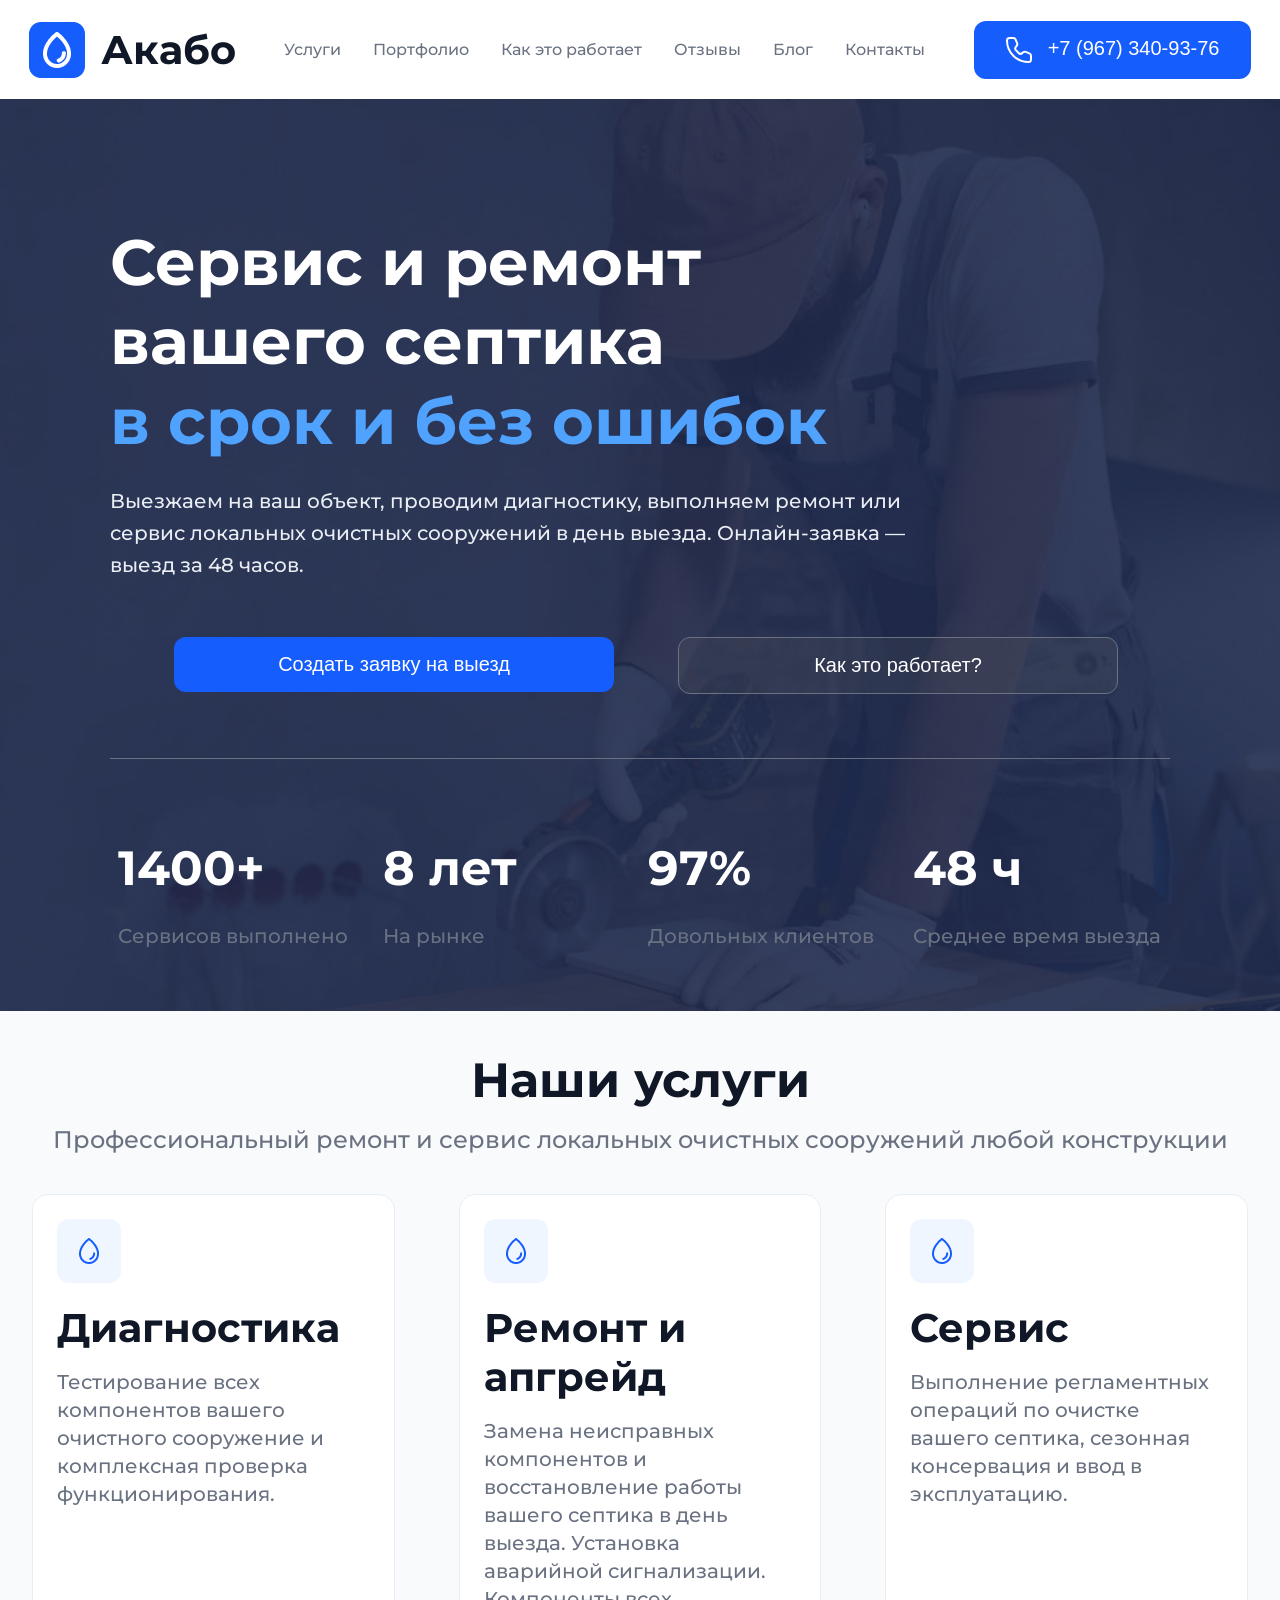
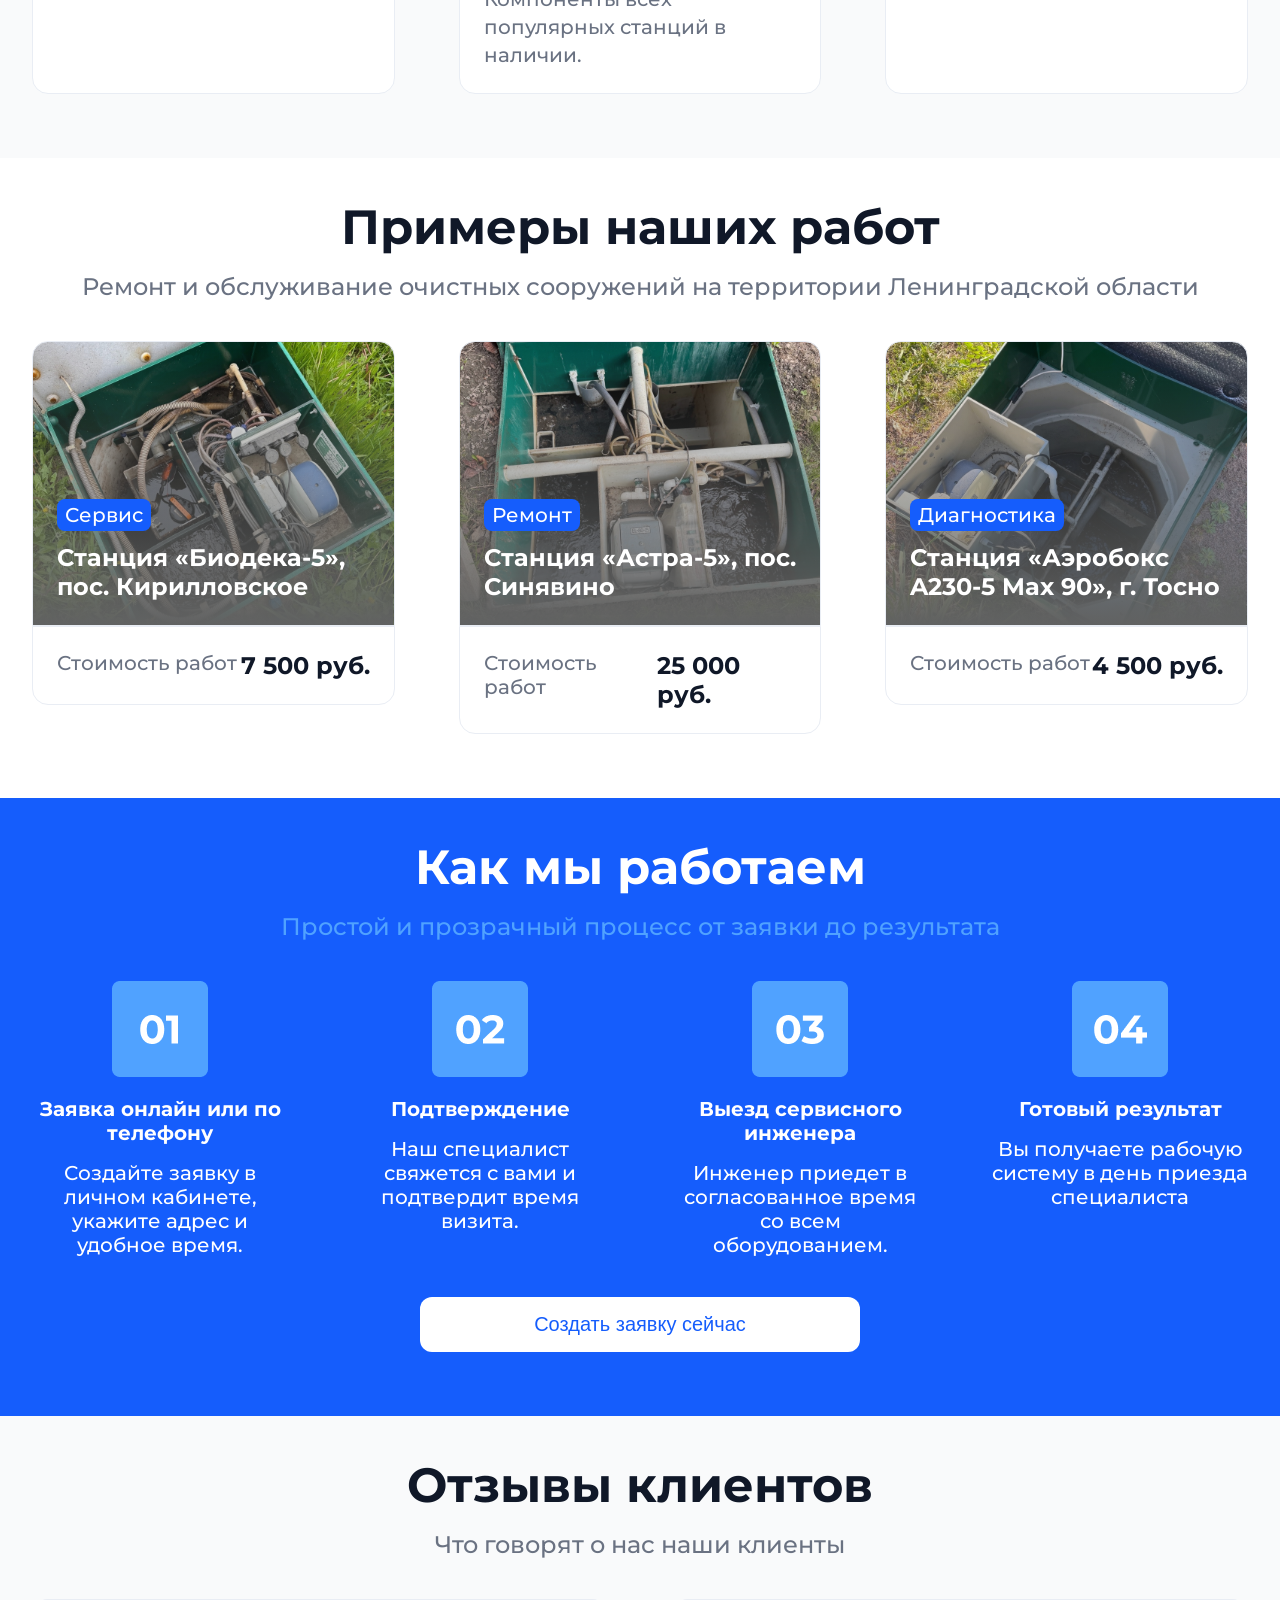
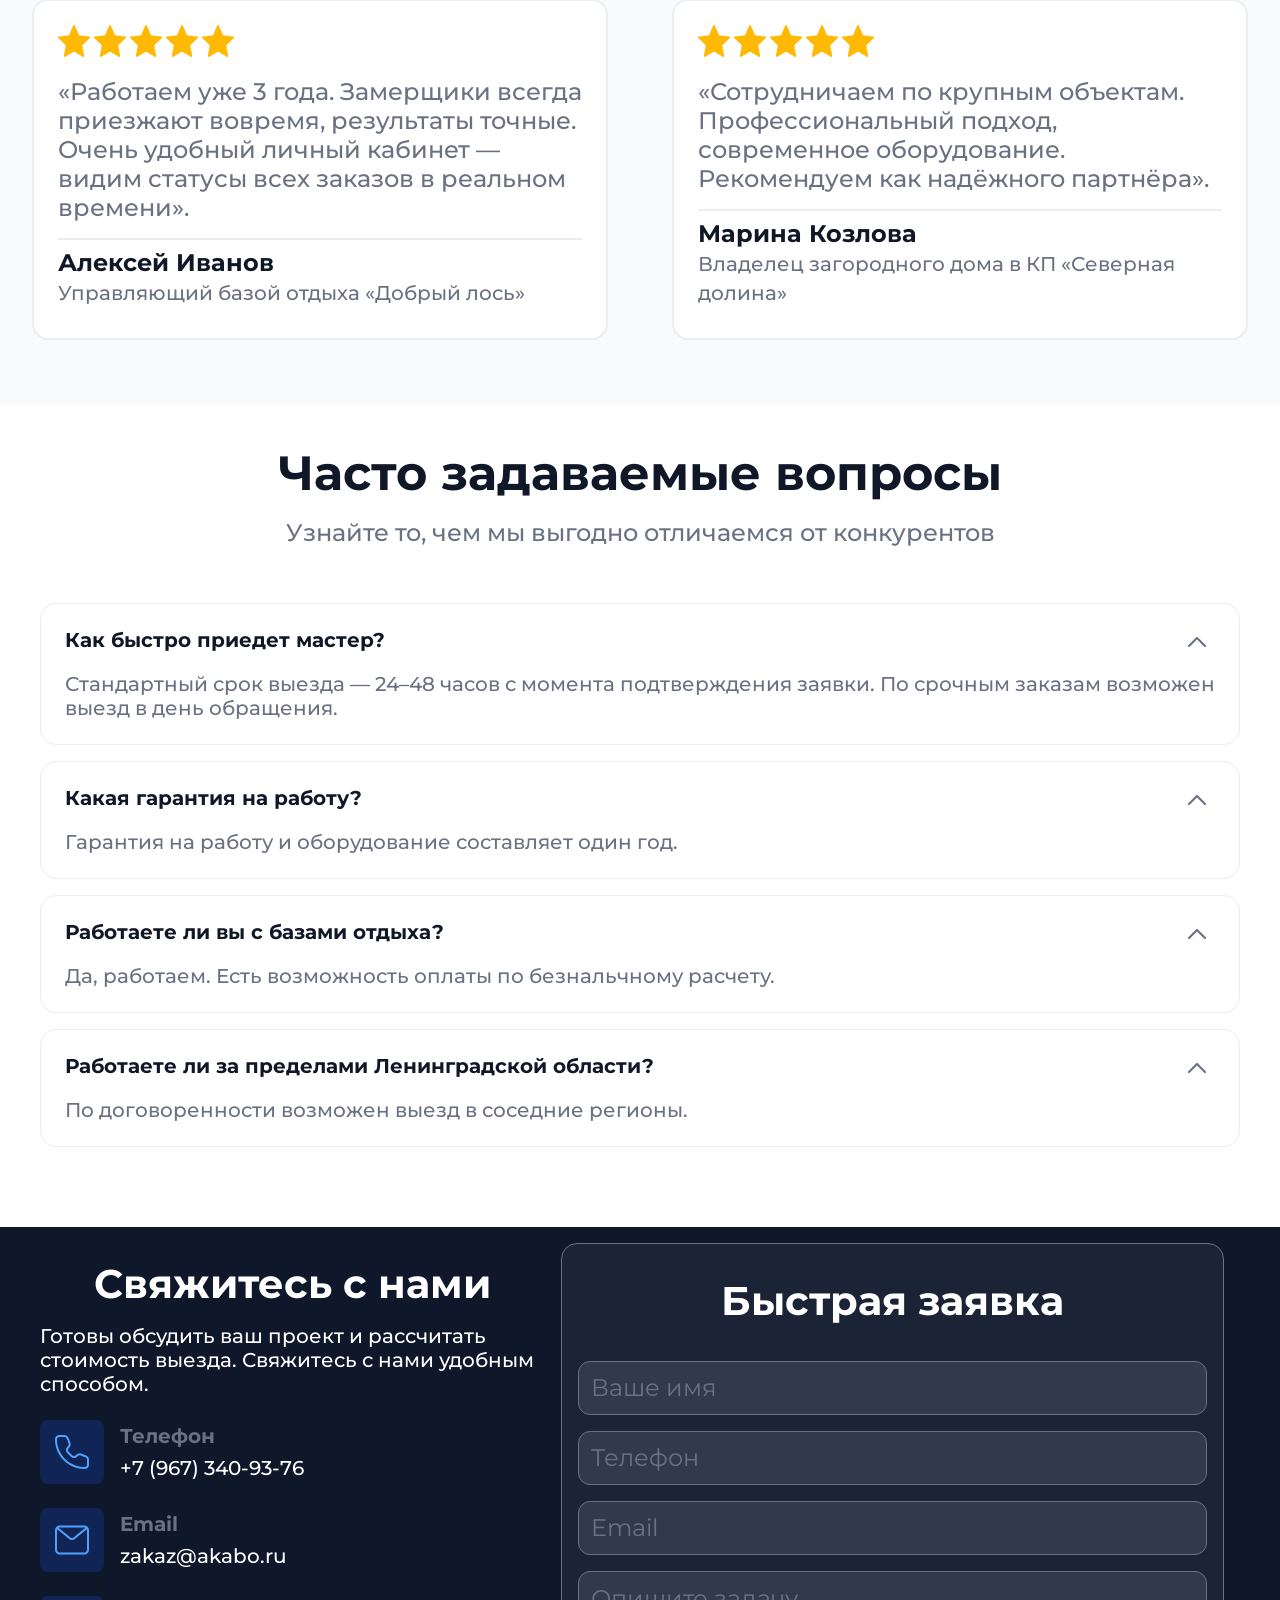
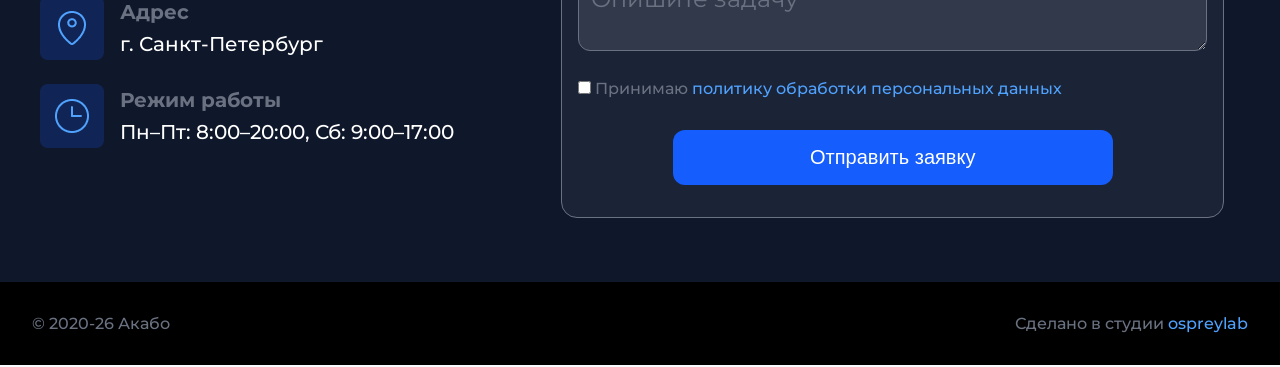
==== commit b53369de: "Submit form script added" ====
--- a/index.html
+++ b/index.html
@@ -24,7 +24,11 @@
                 <li><a href="#contacts">Контакты</a></li>
             </ul>
             
-            <button id="call-us" class="btn primary-btn"><img src="/img/phone-1.svg"><span>+7 (967) 340-93-76</span></button>
+            <a href="tel:+79673409376">
+                <button type="button" id="call-us" class="btn primary-btn">
+                    <img src="/img/phone-1.svg">+7 (967) 340-93-76
+                </button>
+            </a>
 
             <div class="burger">
                 <img src="/img/menu-closed.png">
@@ -33,7 +37,11 @@
     </header>
     <section class="first-screen">
         <div class="container">
-            <button id="call-us-mobile" class="btn quaternary-btn"><img src="/img/phone-2.svg"><span>+7 (967) 340-93-76</span></button>
+            <a href="tel:+79673409376">
+                <button type="button" id="call-us-mobile" class="btn quaternary-btn">
+                    <img src="/img/phone-2.svg">+7 (967) 340-93-76
+                </button>
+            </a>
             <h1>
                 Сервис и ремонт вашего септика<br><span>в срок и без ошибок</span>
             </h1>
@@ -41,9 +49,14 @@
                 Выезжаем на ваш объект, проводим диагностику, выполняем ремонт или сервис локальных очистных сооружений в день выезда. Онлайн-заявка — выезд за 48 часов.
             </p>
             <div class="buttons">
-                <button class="btn primary-btn" onClick="window.location.href='#'"><span>Создать заявку на выезд</span></button>
-                <button class="btn tertiary-btn"><span>Как это работает?</span></button>
-            </div>
+                <a href="#contacts">
+                    <button type="button" class="btn primary-btn">Создать заявку на выезд</button>
+                </a>
+                <a href="#how-it-works">
+                    <button type="button" class="btn tertiary-btn">Как это работает?</button>
+                </a>
+            </div>
+
             <div class="rates">
                 <p class="rate">1400+<br><span>Сервисов выполнено</span></p>
                 <p class="rate">8 лет<br><span>На рынке</span></p>
@@ -146,7 +159,10 @@
                 <p class="description">Вы получаете рабочую систему в день приезда специалиста</p>
             </div>
         </div>
-        <button class="btn secondary-btn"><span>Создать заявку сейчас</span></button>
+
+        <a href="#contacts">
+            <button type="button" class="btn secondary-btn">Создать заявку сейчас</button>
+        </a>
     </section>
     <section class="feedback">
         <h2 id="feedback">
@@ -241,14 +257,14 @@
             </div>
             <div class="quick-form">
                 <h2>Быстрая заявка</h2>
-                <form action="">
-                    <input class="input" placeholder="Ваше имя" required>
+                <form action="/submit_form.php" method="POST" enctype="multipart/form-data">
+                    <input class="input" name="customer" placeholder="Ваше имя" required>
                     <input class="input" name="phone" placeholder="Телефон" required>
-                    <input class="input" placeholder="Email">
+                    <input class="input" name="email" placeholder="Email">
                     <textarea class="textarea" name="task" placeholder="Опишите задачу"></textarea>
                     <div>
                         <input class="checkbox" type="checkbox" required>
-                        <span>Принимаю <a href="/upload/privacy_policy.pdf">политику обработки персональных данных</a></span>
+                        <span>Принимаю <a class="text-link" href="/upload/privacy_policy.pdf">политику обработки персональных данных</a></span>
                     </div>
                     <button type="submit" class="btn primary-btn">Отправить заявку</button>
                 </form>
@@ -260,7 +276,7 @@
                 © 2020-26 Акабо
             </p>
             <p class="text">
-                Сделано в студии <a href="https://ospreylab.ru">ospreylab</a>
+                Сделано в студии <a class="text-link" href="https://ospreylab.ru">ospreylab</a>
             </p>      
     </footer>
 </body>
--- a/style.css
+++ b/style.css
@@ -20,8 +20,6 @@
     --light-black: #1B2336;
     --dusty-black: #32394A;
     --pure-black: #000000;
-
-
 }
 
 html,
@@ -42,7 +40,85 @@
     background: var(--light-grey);
 }
 
- /* Шапка */
+a {
+    text-decoration: none;
+}
+
+h1 {
+    font-size: 64px;
+    font-weight: 700;
+    line-height: 1.24;
+    color: var(--white);
+    max-width: 75%;
+}
+
+h1 span {
+    color: var(--heavenly);
+}
+
+h2 {
+    font-size: 48px;
+    font-weight: 700;
+    text-align: center;
+    color: var(--black);
+    padding: 40px 0 16px;
+}
+
+h3 {
+    font-size: 24px;
+    font-weight: 500;
+    text-align: center;
+    padding: 0 0 40px;
+}
+
+/* Универсальные классы */
+
+.text-link {
+    color: var(--heavenly);
+}
+
+/* Кнопки */
+
+.btn {
+    font-size: 20px;
+    align-content: center;
+    white-space: nowrap;
+    overflow: hidden;
+    text-overflow: ellipsis;
+    width: 440px;
+    display: flex;
+    gap: 16px;
+    justify-content: center;
+    padding: 16px 32px;
+    border-radius: 12px;
+    cursor: pointer;
+}
+
+.primary-btn {
+    color: var(--white);
+    background-color: var(--blue);
+    border: none;
+}
+
+.secondary-btn {
+    color: var(--blue);
+    background-color: var(--white);
+    border: none;
+}
+
+.tertiary-btn {
+    color: var(--white);
+    background-color: rgba(97,98,98,0.2);
+    border: solid 1px var(--dark-grey);
+}
+
+.quaternary-btn {
+    color: var(--heavenly);
+    background-color: rgba(80,162,255,0.2);
+    border: solid 1px var(--heavenly);
+}
+
+/* Шапка */
 
 .header {
     padding: 16px 24px;
@@ -495,84 +571,27 @@
     background-color: var(--pure-black);
 }
 
-a {
-    text-decoration: none;
-    color: var(--heavenly);
-}
-
-h1 {
-    font-size: 64px;
-    font-weight: 700;
-    line-height: 1.24;
-    color: var(--white);
-    max-width: 75%;
-}
-
-h1 span {
-    color: var(--heavenly);
-}
-
-h2 {
-    font-size: 48px;
-    font-weight: 700;
-    text-align: center;
-    color: var(--black);
-    padding: 40px 0 16px;
-}
-
-h3 {
-    font-size: 24px;
-    font-weight: 500;
-    text-align: center;
-    padding: 0 0 40px;
-}
-
-/* Кнопки */
-.btn {
-    font-size: 20px;
-    width: 440px;
-    display: flex;
-    gap: 16px;
-    justify-content: center;
-    padding: 16px 32px;
-    border-radius: 12px;
-    cursor: pointer;
-}
-
-.btn span {
-    align-content: center;
-    white-space: nowrap;
-    overflow: hidden;
-    text-overflow: ellipsis;
-}
-
-.primary-btn {
-    color: var(--white);
-    background-color: var(--blue);
-    border: none;
-}
-
-.secondary-btn {
-    color: var(--blue);
-    background-color: var(--white);
-    border: none;
-}
-
-.tertiary-btn {
-    color: var(--white);
-    background-color: rgba(97,98,98,0.2);
-    border: solid 1px var(--dark-grey);
-}
-
-.quaternary-btn {
-    color: var(--heavenly);
-    background-color: rgba(80,162,255,0.2);
-    border: solid 1px var(--heavenly);
-}
-
 /* Мобильная версия */
 
 @media (max-width: 560px) {
+
+    h1 {
+        font-size: 32px;
+        max-width: 100%;
+    }
+
+    h2 {
+        font-size: 28px;
+    }
+
+    h3 {
+        font-size: 13px;
+    }
+
+    .btn {
+        width: 100%;
+        font-size: 18px;
+    }
     
     /* Шапка */
     
@@ -834,22 +853,4 @@
         font-size: 12px;
         padding: 16px;
     }
-
-    h1 {
-        font-size: 32px;
-        max-width: 100%;
-    }
-
-    h2 {
-        font-size: 28px;
-    }
-
-    h3 {
-        font-size: 13px;
-    }
-
-    .btn {
-        width: 100%;
-        font-size: 18px;
-    }
 }
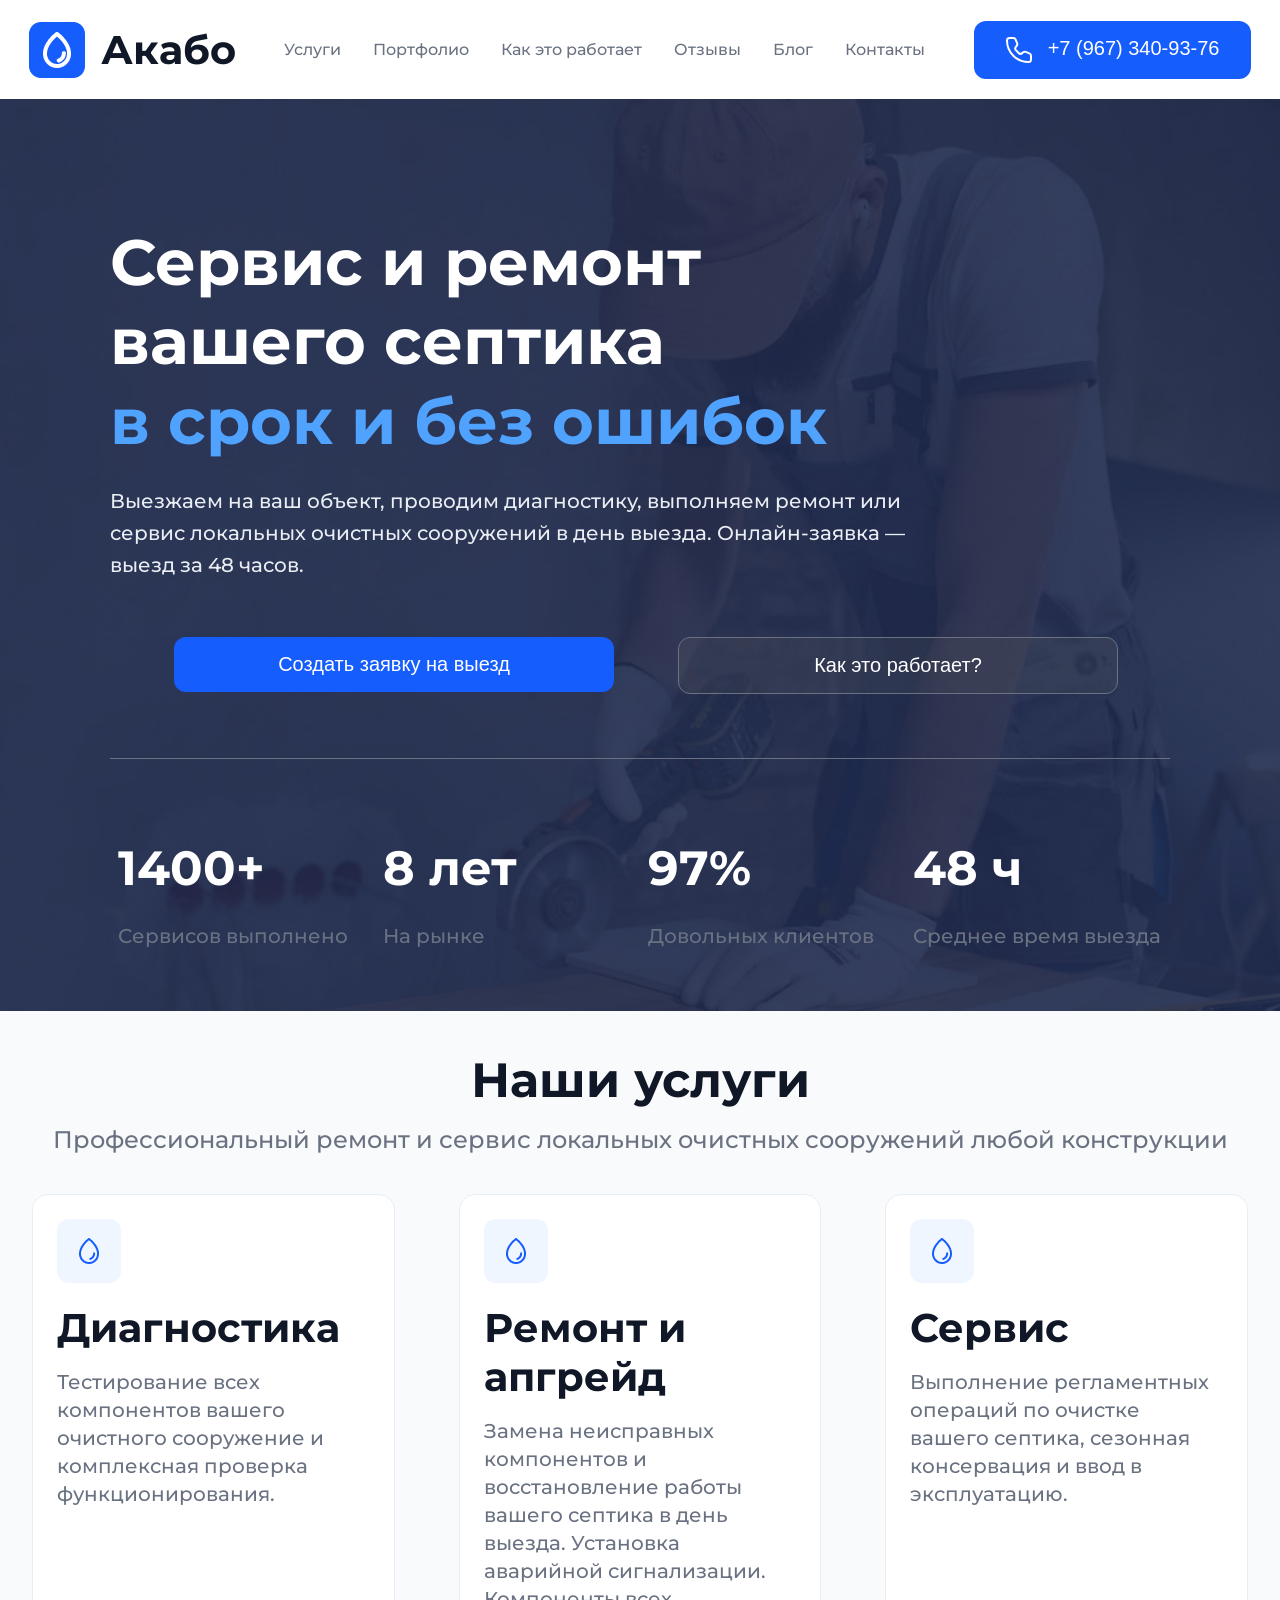
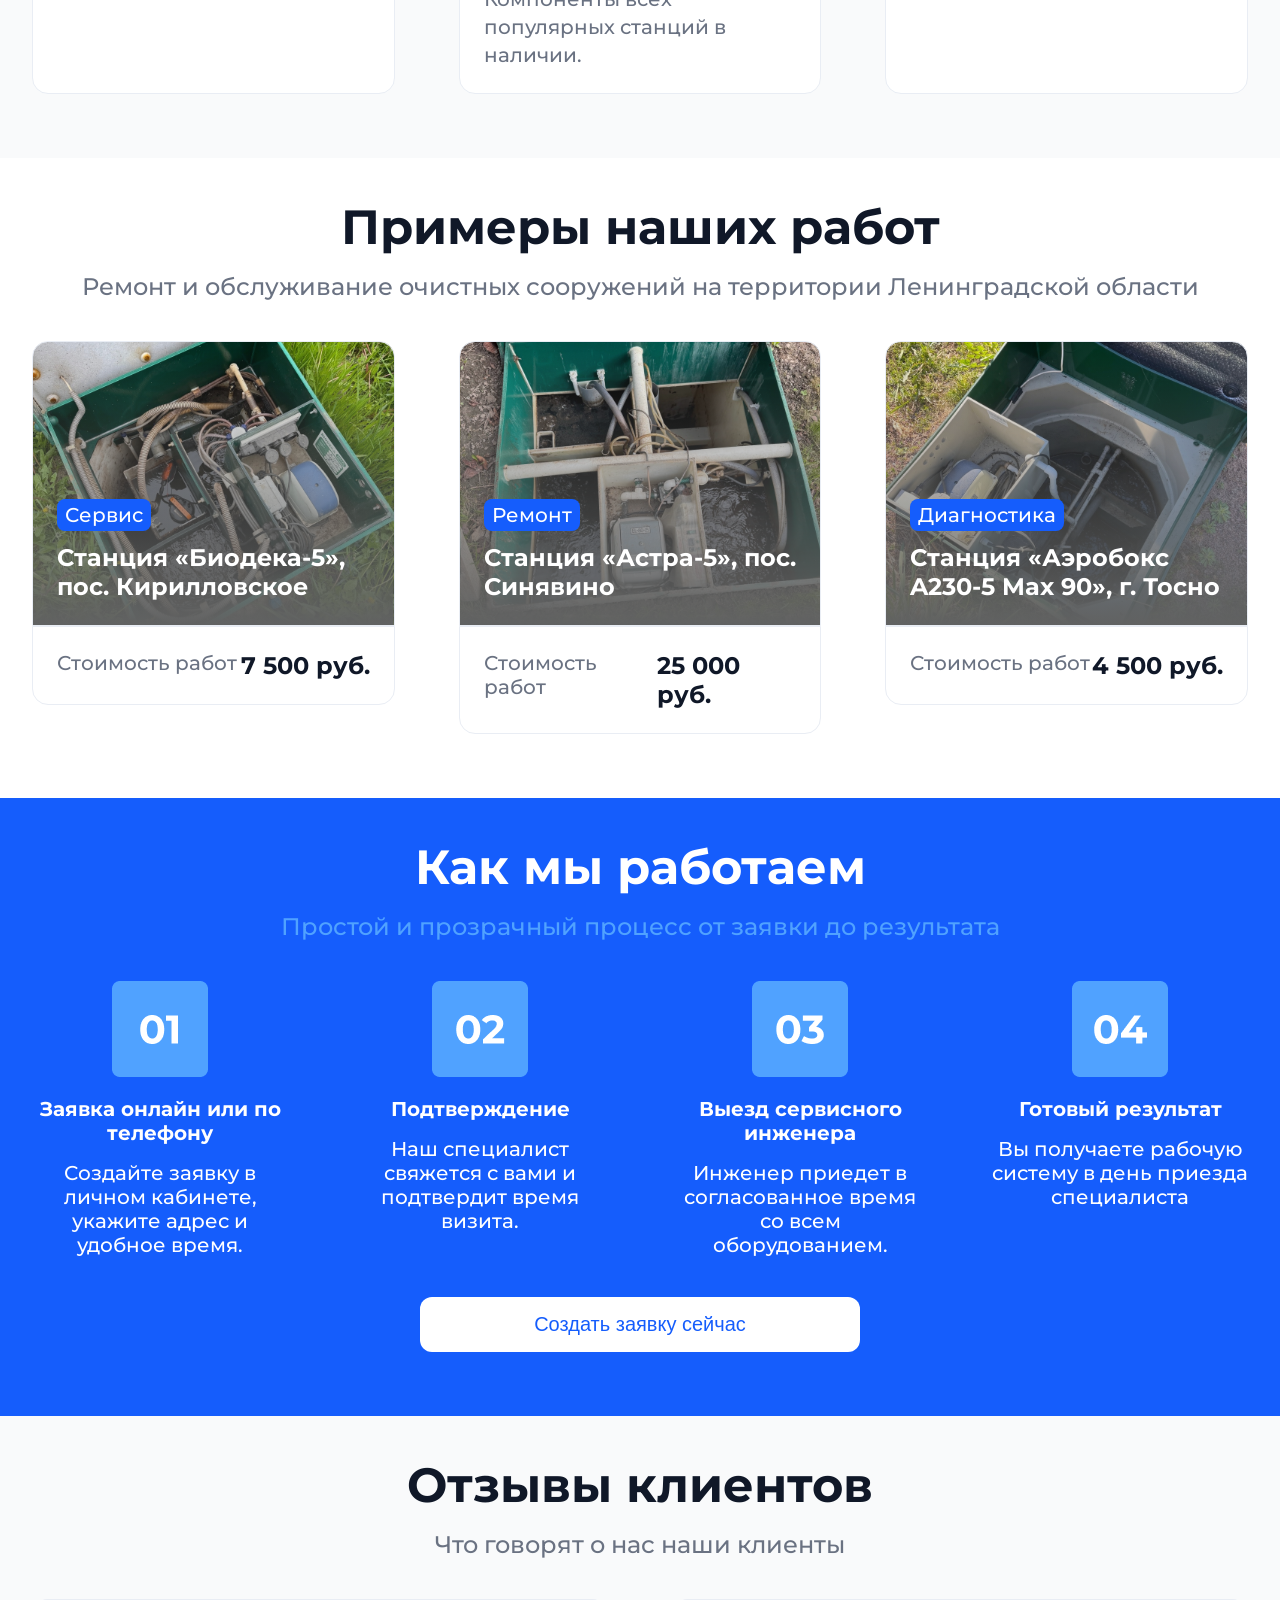
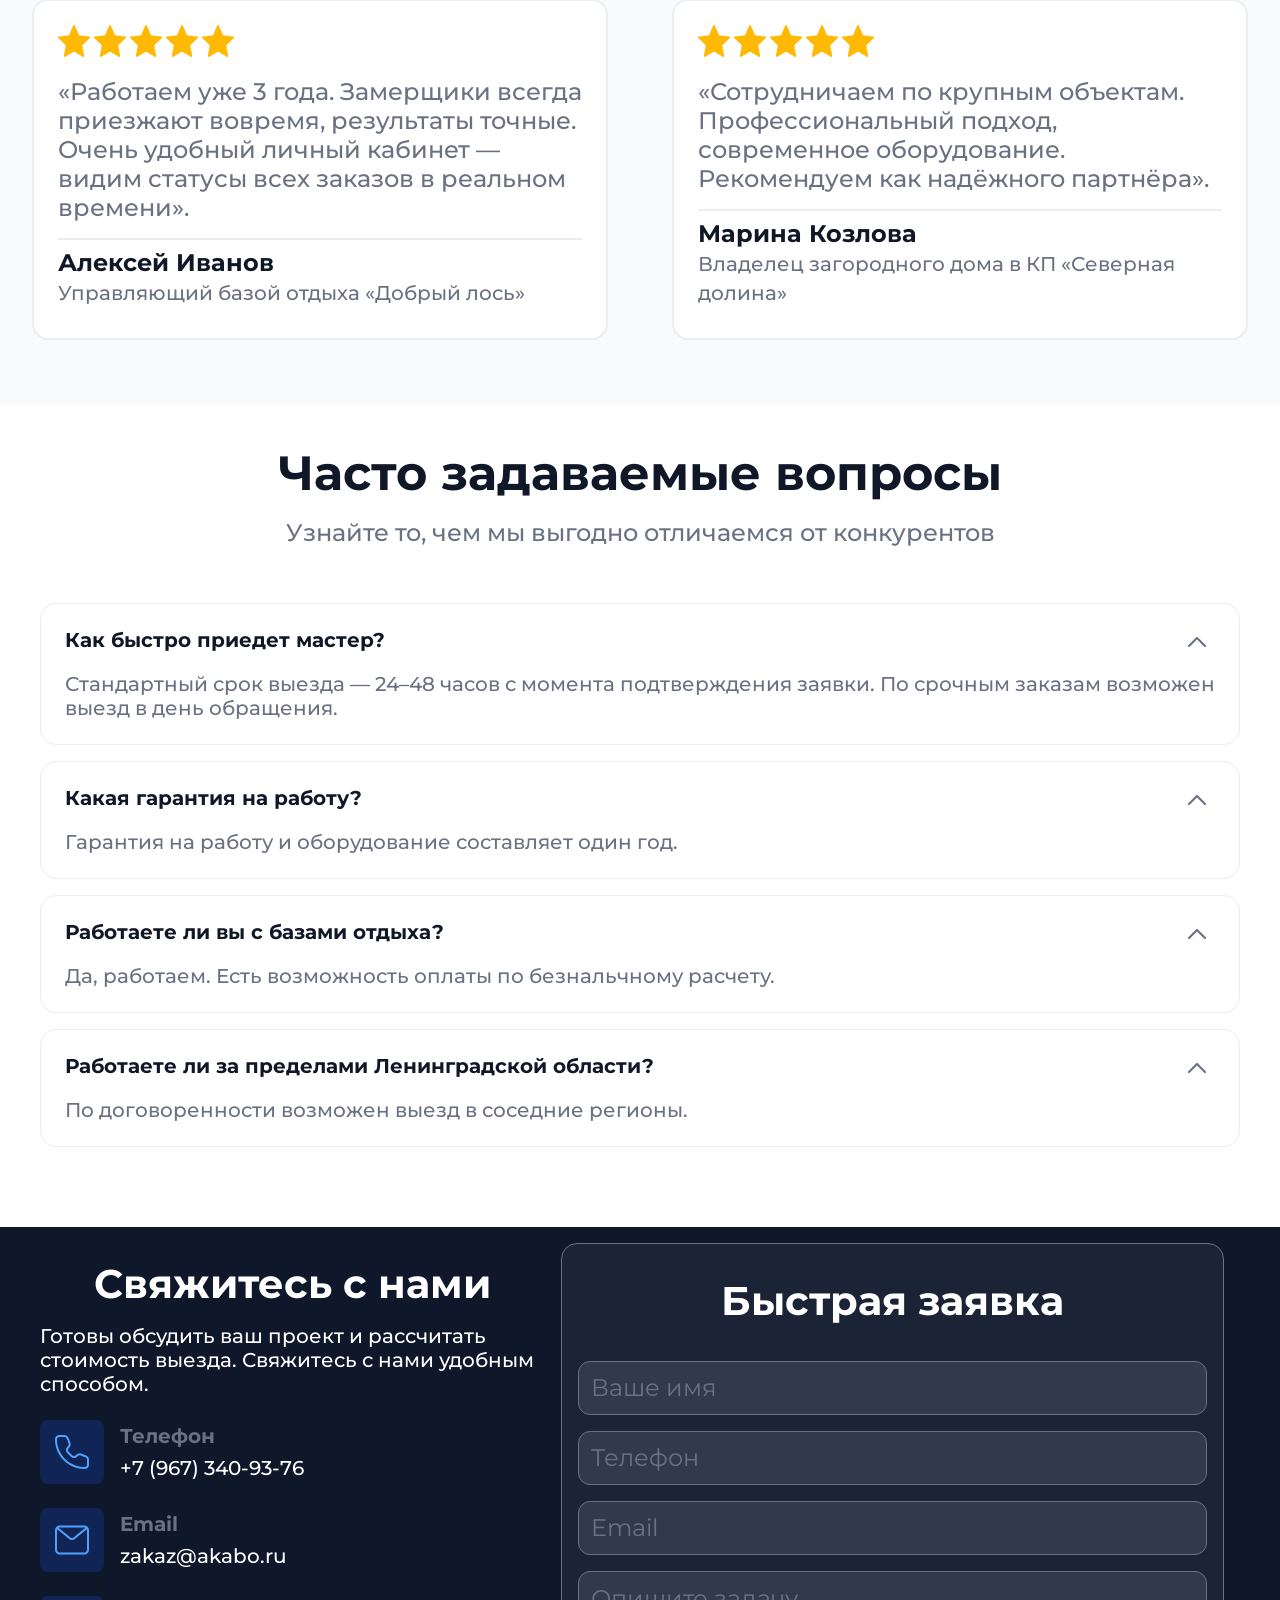
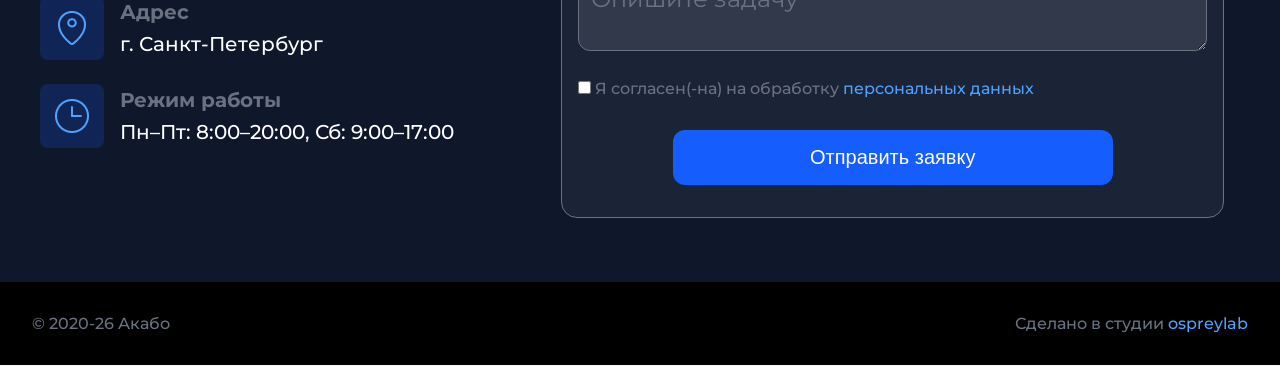
==== commit ce068526: "PDP Agreement added" ====
--- a/index.html
+++ b/index.html
@@ -264,7 +264,7 @@
                     <textarea class="textarea" name="task" placeholder="Опишите задачу"></textarea>
                     <div>
                         <input class="checkbox" type="checkbox" required>
-                        <span>Принимаю <a class="text-link" href="/upload/privacy_policy.pdf">политику обработки персональных данных</a></span>
+                        <span>Я согласен(-на) на обработку <a class="text-link" href="/upload/pdp_agreement.pdf">персональных данных</a></span>
                     </div>
                     <button type="submit" class="btn primary-btn">Отправить заявку</button>
                 </form>
